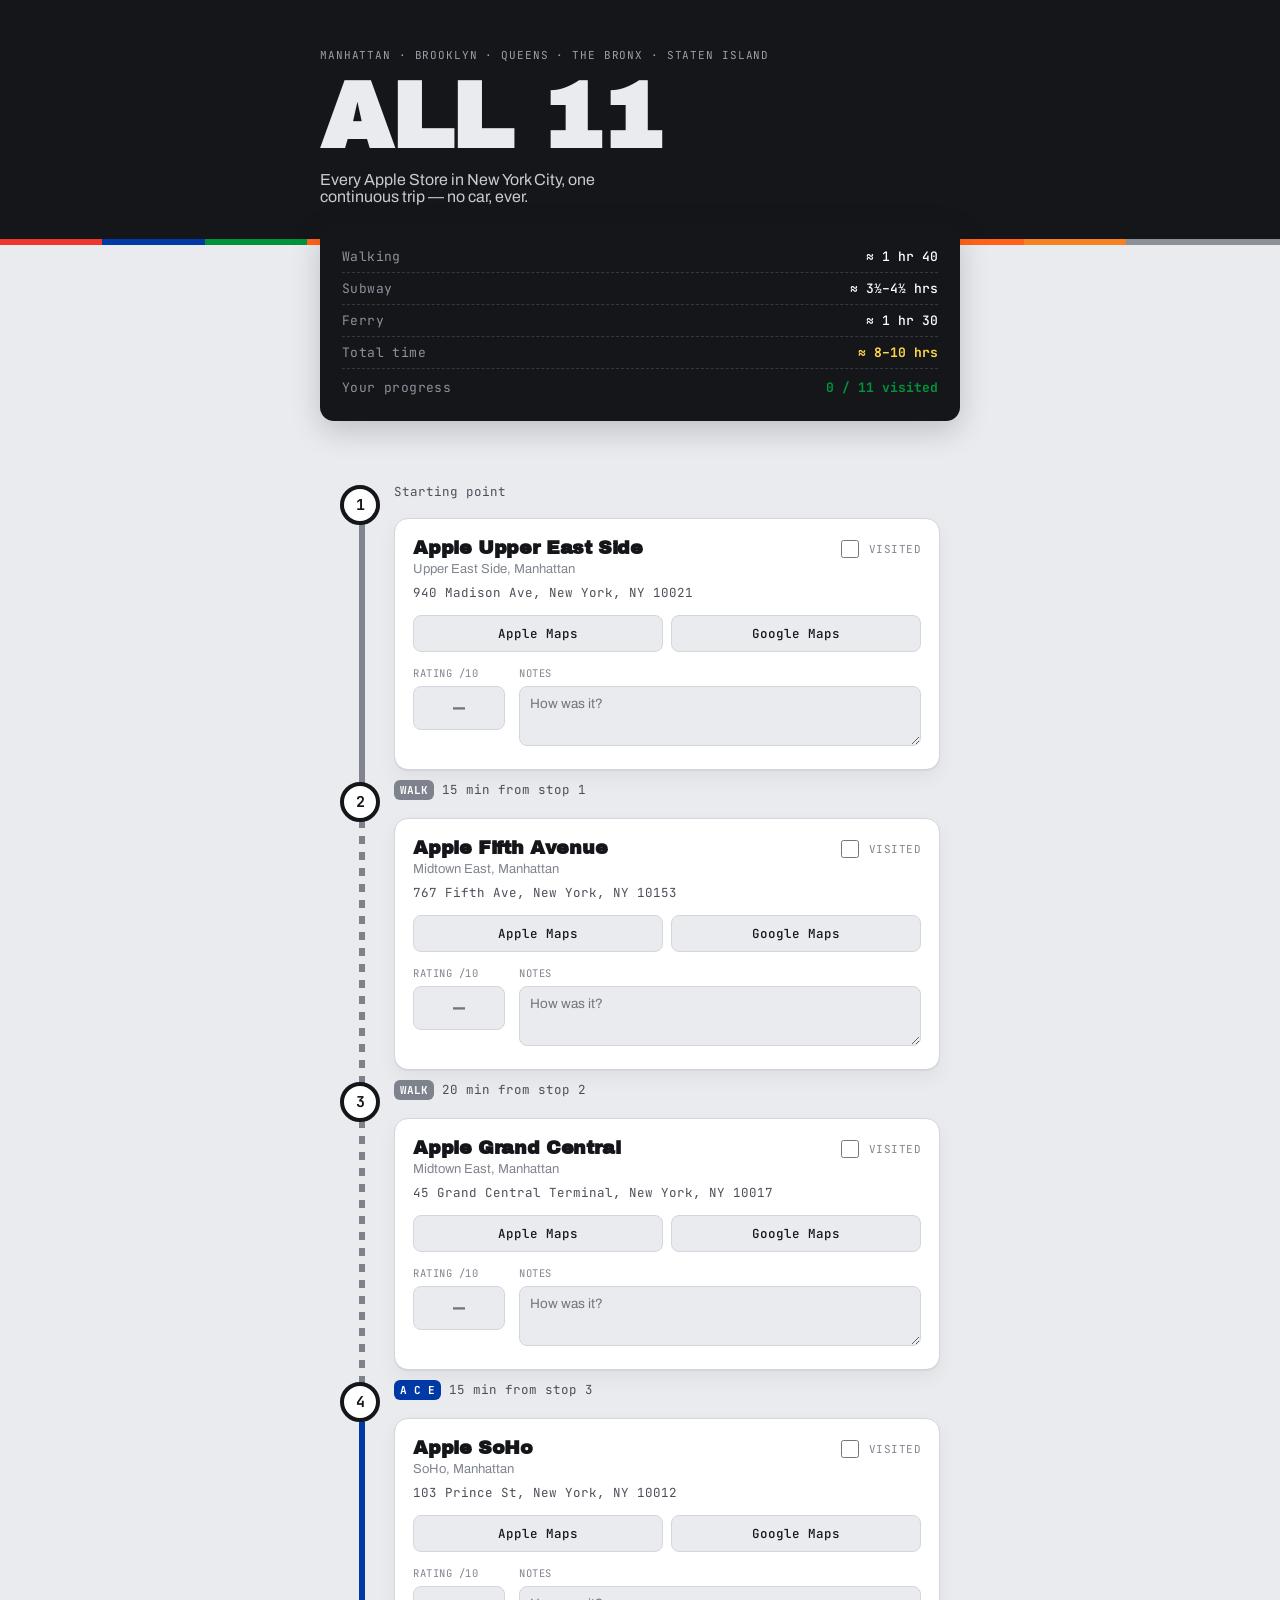
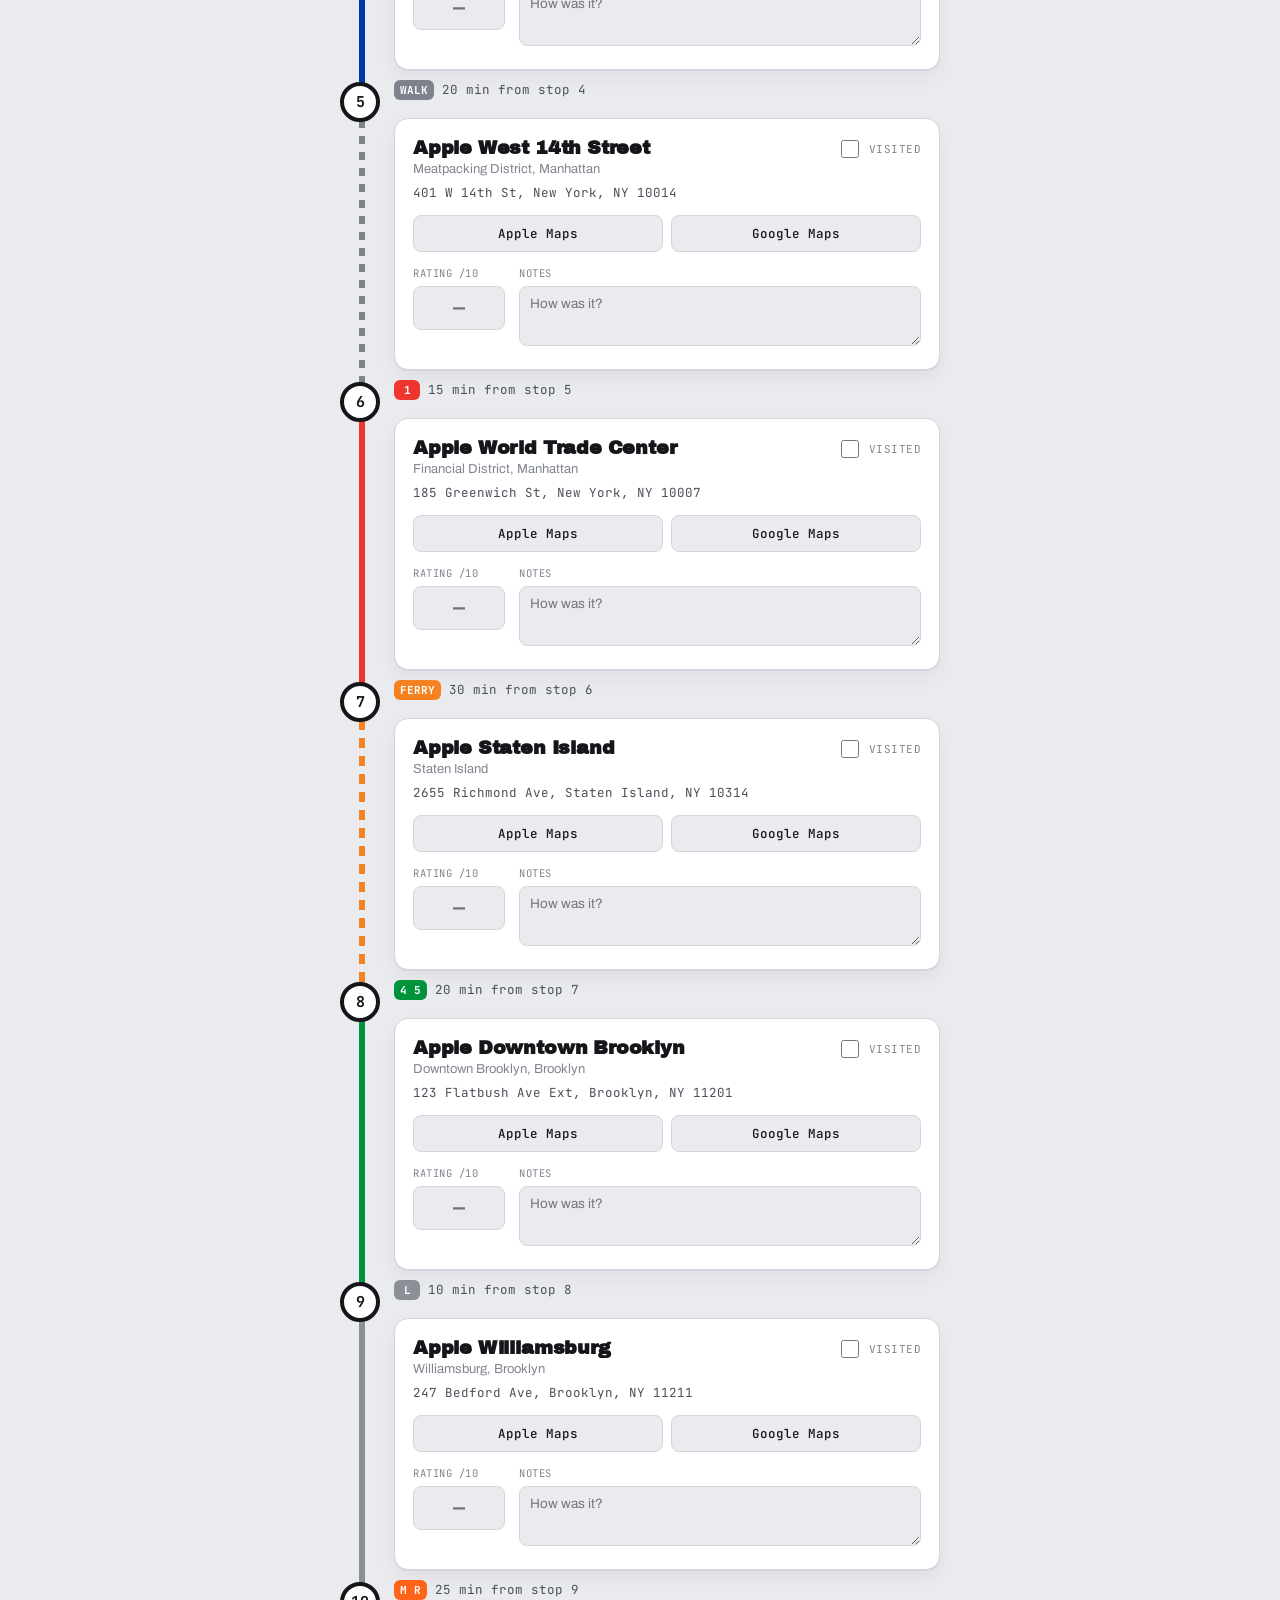
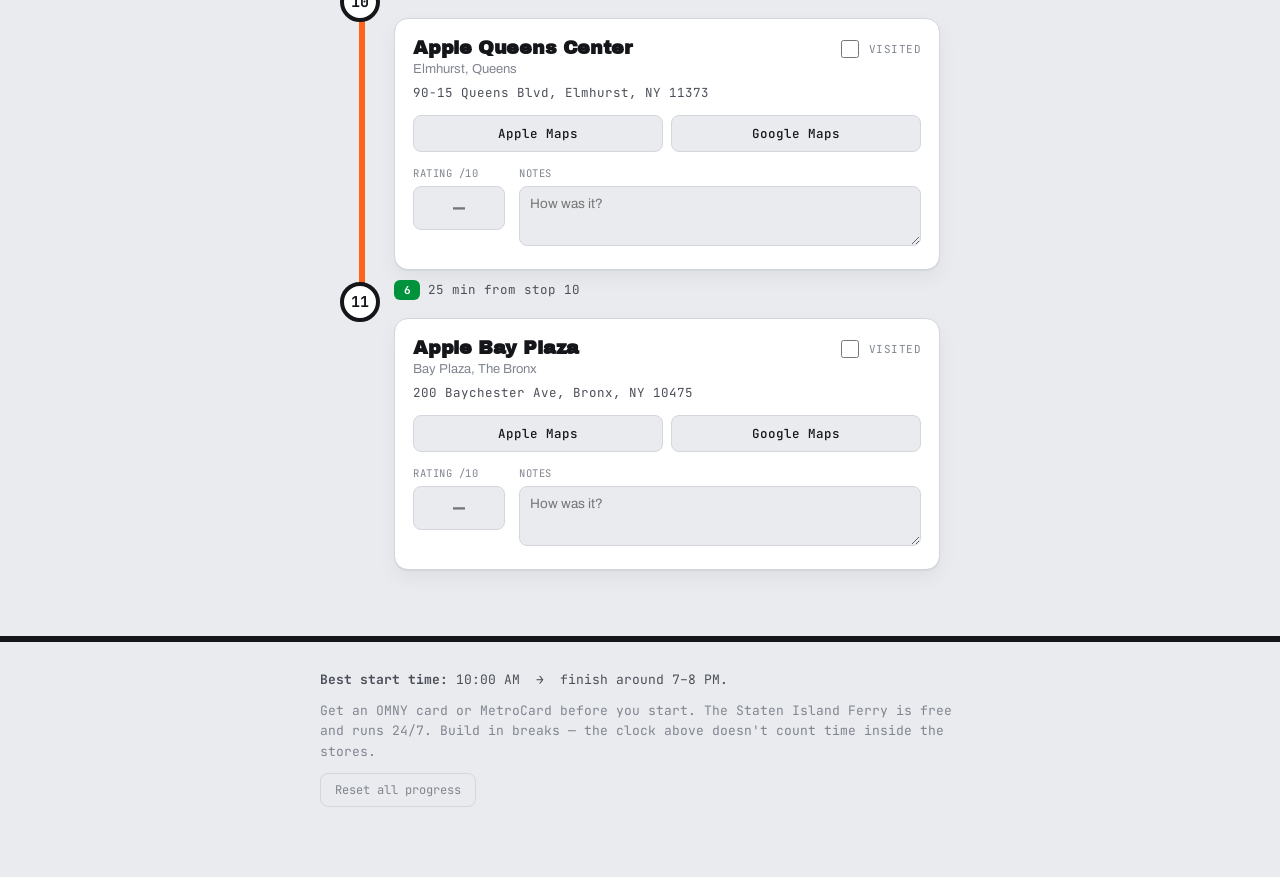
==== index.html @ 45cc2376 "Add files via upload" ====
<!DOCTYPE html>
<html lang="en">
<head>
<meta charset="UTF-8">
<meta name="viewport" content="width=device-width, initial-scale=1.0">
<title>All 11 — Apple Stores NYC, No Car</title>
<meta name="description" content="A walking, subway, and ferry route to every Apple Store in New York City.">
<link rel="preconnect" href="https://fonts.googleapis.com">
<link rel="preconnect" href="https://fonts.gstatic.com" crossorigin>
<link href="https://fonts.googleapis.com/css2?family=Archivo+Black&family=Archivo:wght@500;600;700&family=JetBrains+Mono:wght@400;500;700&display=swap" rel="stylesheet">
<link rel="stylesheet" href="style.css">
</head>
<body>

<header class="masthead">
  <div class="masthead-inner">
    <p class="eyebrow">Manhattan · Brooklyn · Queens · The Bronx · Staten Island</p>
    <h1>ALL&nbsp;11</h1>
    <p class="subhead">Every Apple Store in New York City, one continuous trip — no car, ever.</p>
  </div>
</header>

<div class="board" id="board">
  <div class="board-row">
    <span class="board-label">Walking</span>
    <span class="board-value">≈ 1 hr 40</span>
  </div>
  <div class="board-row">
    <span class="board-label">Subway</span>
    <span class="board-value">≈ 3½–4½ hrs</span>
  </div>
  <div class="board-row">
    <span class="board-label">Ferry</span>
    <span class="board-value">≈ 1 hr 30</span>
  </div>
  <div class="board-row board-row-total">
    <span class="board-label">Total time</span>
    <span class="board-value" id="total-time">≈ 8–10 hrs</span>
  </div>
  <div class="board-row board-row-progress">
    <span class="board-label">Your progress</span>
    <span class="board-value" id="progress-value">0 / 11 visited</span>
  </div>
</div>

<main class="line-wrap">
  <ol class="stops" id="stops"></ol>
</main>

<footer class="colophon">
  <div class="colophon-inner">
    <p><strong>Best start time:</strong> 10:00 AM &nbsp;→&nbsp; finish around 7–8 PM.</p>
    <p class="tips">Get an OMNY card or MetroCard before you start. The Staten Island Ferry is free and runs 24/7. Build in breaks — the clock above doesn't count time inside the stores.</p>
    <p class="reset-line"><button id="reset-btn" class="reset-btn">Reset all progress</button></p>
  </div>
</footer>

<script src="script.js"></script>
</body>
</html>
---- style.css ----
/* ---------- Tokens ---------- */
:root{
  --ink: #14161a;
  --ink-soft: #4b4f58;
  --muted: #80858f;
  --paper: #e9ebef;
  --card: #ffffff;
  --line-width: 6px;
  --hairline: #d3d6dc;

  --walk: #7d828c;
  --ace: #0039a6;
  --line1: #ee352e;
  --line456: #00933c;
  --linel: #8b8f96;
  --linemr: #ff6319;
  --ferry: #f58220;

  --radius: 14px;
  --font-display: 'Archivo Black', 'Archivo', sans-serif;
  --font-body: 'Archivo', -apple-system, BlinkMacSystemFont, sans-serif;
  --font-mono: 'JetBrains Mono', ui-monospace, monospace;
}

*{ box-sizing: border-box; }

html{ scroll-behavior: smooth; }

body{
  margin: 0;
  background: var(--paper);
  color: var(--ink);
  font-family: var(--font-body);
  -webkit-font-smoothing: antialiased;
}

button{ font-family: inherit; }

/* ---------- Masthead ---------- */
.masthead{
  background: var(--ink);
  color: var(--paper);
  padding: 48px 20px 40px;
  position: relative;
  overflow: hidden;
}
.masthead::after{
  content: "";
  position: absolute;
  left: 0; right: 0; bottom: 0;
  height: var(--line-width);
  background: repeating-linear-gradient(
    90deg,
    var(--line1) 0 8%, var(--ace) 8% 16%, var(--line456) 16% 24%,
    var(--linemr) 24% 32%, var(--ferry) 32% 40%, var(--linel) 40% 48%,
    var(--line1) 48% 56%, var(--ace) 56% 64%, var(--line456) 64% 72%,
    var(--linemr) 72% 80%, var(--ferry) 80% 88%, var(--linel) 88% 100%
  );
}
.masthead-inner{ max-width: 640px; margin: 0 auto; }
.eyebrow{
  font-family: var(--font-mono);
  font-size: 11px;
  letter-spacing: .08em;
  text-transform: uppercase;
  color: #9aa0ab;
  margin: 0 0 14px;
}
.masthead h1{
  font-family: var(--font-display);
  font-size: clamp(52px, 14vw, 92px);
  line-height: .9;
  letter-spacing: -.01em;
  margin: 0 0 12px;
}
.subhead{
  font-size: 16px;
  color: #c7cad1;
  max-width: 34ch;
  margin: 0;
}

/* ---------- Departure board ---------- */
.board{
  max-width: 640px;
  margin: -22px auto 0;
  background: var(--ink);
  border-radius: var(--radius);
  padding: 18px 22px;
  font-family: var(--font-mono);
  position: relative;
  z-index: 2;
  box-shadow: 0 10px 30px rgba(0,0,0,.18);
}
.board-row{
  display: flex;
  justify-content: space-between;
  align-items: baseline;
  padding: 7px 0;
  border-bottom: 1px dashed #35383f;
  color: #d6d9de;
  font-size: 13px;
}
.board-row:last-child{ border-bottom: none; }
.board-label{ color: #8d929c; letter-spacing: .03em; }
.board-value{ color: #fff; font-weight: 500; }
.board-row-total .board-value{ color: #ffd54a; font-weight: 700; }
.board-row-progress{ padding-top: 10px; }
.board-row-progress .board-value{ color: var(--line456); font-weight: 700; }

/* ---------- Route line ---------- */
.line-wrap{
  max-width: 640px;
  margin: 0 auto;
  padding: 52px 20px 20px;
}
.stops{
  list-style: none;
  margin: 0;
  padding: 0;
  position: relative;
}

.stop{
  position: relative;
  padding-left: 54px;
}

.bullet{
  position: absolute;
  left: 0;
  top: 2px;
  width: 40px;
  height: 40px;
  border-radius: 50%;
  border: 4px solid var(--ink);
  background: var(--card);
  color: var(--ink);
  display: flex;
  align-items: center;
  justify-content: center;
  font-family: var(--font-mono);
  font-weight: 700;
  font-size: 15px;
  z-index: 2;
}
.stop.is-visited .bullet{
  background: var(--ink);
  color: var(--paper);
}

.spine{
  position: absolute;
  left: 19px;
  top: 40px;
  width: var(--line-width);
  bottom: -34px;
  background: var(--muted);
  z-index: 1;
  border-radius: 3px;
}
.spine.mode-walk{ background: repeating-linear-gradient(180deg, var(--walk) 0 8px, transparent 8px 16px); }
.spine.mode-ace{ background: var(--ace); }
.spine.mode-1{ background: var(--line1); }
.spine.mode-456{ background: var(--line456); }
.spine.mode-l{ background: var(--linel); }
.spine.mode-mr{ background: var(--linemr); }
.spine.mode-ferry{ background: repeating-linear-gradient(180deg, var(--ferry) 0 10px, transparent 10px 18px); }
.stop:last-child .spine{ display: none; }

.leg{
  display: flex;
  align-items: center;
  gap: 8px;
  margin: 10px 0 18px;
  font-family: var(--font-mono);
  font-size: 12.5px;
  color: var(--ink-soft);
}
.leg-chip{
  display: inline-flex;
  align-items: center;
  justify-content: center;
  min-width: 26px;
  height: 20px;
  padding: 0 6px;
  border-radius: 6px;
  color: #fff;
  font-weight: 700;
  font-size: 11px;
}
.leg-chip.mode-walk{ background: var(--walk); }
.leg-chip.mode-ace{ background: var(--ace); }
.leg-chip.mode-1{ background: var(--line1); }
.leg-chip.mode-456{ background: var(--line456); }
.leg-chip.mode-l{ background: var(--linel); }
.leg-chip.mode-mr{ background: var(--linemr); }
.leg-chip.mode-ferry{ background: var(--ferry); }

/* ---------- Card ---------- */
.card{
  background: var(--card);
  border-radius: var(--radius);
  padding: 18px 18px 20px;
  margin-bottom: 6px;
  box-shadow: 0 1px 0 var(--hairline), 0 8px 20px rgba(20,22,26,.05);
  border: 1px solid var(--hairline);
}
.card-top{
  display: flex;
  justify-content: space-between;
  align-items: flex-start;
  gap: 12px;
}
.card-name{
  font-family: var(--font-display);
  font-size: 19px;
  margin: 0 0 4px;
  letter-spacing: -.01em;
}
.card-meta{
  margin: 0;
  color: var(--muted);
  font-size: 13px;
}
.card-address{
  font-family: var(--font-mono);
  font-size: 12.5px;
  color: var(--ink-soft);
  margin: 8px 0 0;
}

.visited-toggle{
  display: flex;
  align-items: center;
  gap: 7px;
  font-family: var(--font-mono);
  font-size: 11px;
  text-transform: uppercase;
  letter-spacing: .04em;
  color: var(--muted);
  white-space: nowrap;
  cursor: pointer;
  user-select: none;
}
.visited-toggle input{
  width: 18px;
  height: 18px;
  accent-color: var(--line456);
  cursor: pointer;
}
.stop.is-visited .visited-toggle{ color: var(--line456); font-weight: 700; }

.card-links{
  display: flex;
  gap: 8px;
  margin-top: 14px;
}
.map-btn{
  flex: 1;
  text-align: center;
  text-decoration: none;
  font-family: var(--font-mono);
  font-size: 12.5px;
  font-weight: 500;
  color: var(--ink);
  background: var(--paper);
  border: 1px solid var(--hairline);
  border-radius: 8px;
  padding: 9px 10px;
  transition: background .15s ease;
}
.map-btn:hover{ background: #dfe2e7; }

.card-controls{
  display: flex;
  gap: 14px;
  margin-top: 14px;
  align-items: flex-start;
}
.rating-block{
  flex-shrink: 0;
  width: 92px;
}
.rating-label, .notes-label{
  display: block;
  font-family: var(--font-mono);
  font-size: 10.5px;
  text-transform: uppercase;
  letter-spacing: .05em;
  color: var(--muted);
  margin-bottom: 6px;
}
.rating-input{
  width: 100%;
  font-family: var(--font-mono);
  font-size: 20px;
  font-weight: 700;
  text-align: center;
  border: 1px solid var(--hairline);
  border-radius: 8px;
  padding: 8px 4px;
  color: var(--ink);
  background: var(--paper);
  -moz-appearance: textfield;
}
.rating-input::-webkit-outer-spin-button,
.rating-input::-webkit-inner-spin-button{
  -webkit-appearance: none;
  margin: 0;
}
.notes-block{ flex: 1; }
.notes-input{
  width: 100%;
  min-height: 60px;
  resize: vertical;
  border: 1px solid var(--hairline);
  border-radius: 8px;
  padding: 8px 10px;
  font-family: var(--font-body);
  font-size: 13.5px;
  color: var(--ink);
  background: var(--paper);
  line-height: 1.4;
}
.rating-input:focus, .notes-input:focus{
  outline: 2px solid var(--ink);
  outline-offset: 1px;
}

/* ---------- Footer ---------- */
.colophon{
  border-top: var(--line-width) solid var(--ink);
  margin-top: 40px;
  padding: 28px 20px 60px;
}
.colophon-inner{
  max-width: 640px;
  margin: 0 auto;
  font-family: var(--font-mono);
  font-size: 13px;
  color: var(--ink-soft);
  line-height: 1.6;
}
.colophon-inner p{ margin: 0 0 10px; }
.tips{ color: var(--muted); }
.reset-line{ margin-top: 18px; }
.reset-btn{
  background: none;
  border: 1px solid var(--hairline);
  border-radius: 8px;
  padding: 8px 14px;
  font-size: 12px;
  color: var(--muted);
  cursor: pointer;
}
.reset-btn:hover{ color: var(--ink); border-color: var(--ink); }

/* ---------- Responsive ---------- */
@media (min-width: 600px){
  .card-controls{ align-items: stretch; }
}

@media (prefers-reduced-motion: reduce){
  html{ scroll-behavior: auto; }
}

:focus-visible{ outline: 2px solid var(--ink); outline-offset: 2px; }
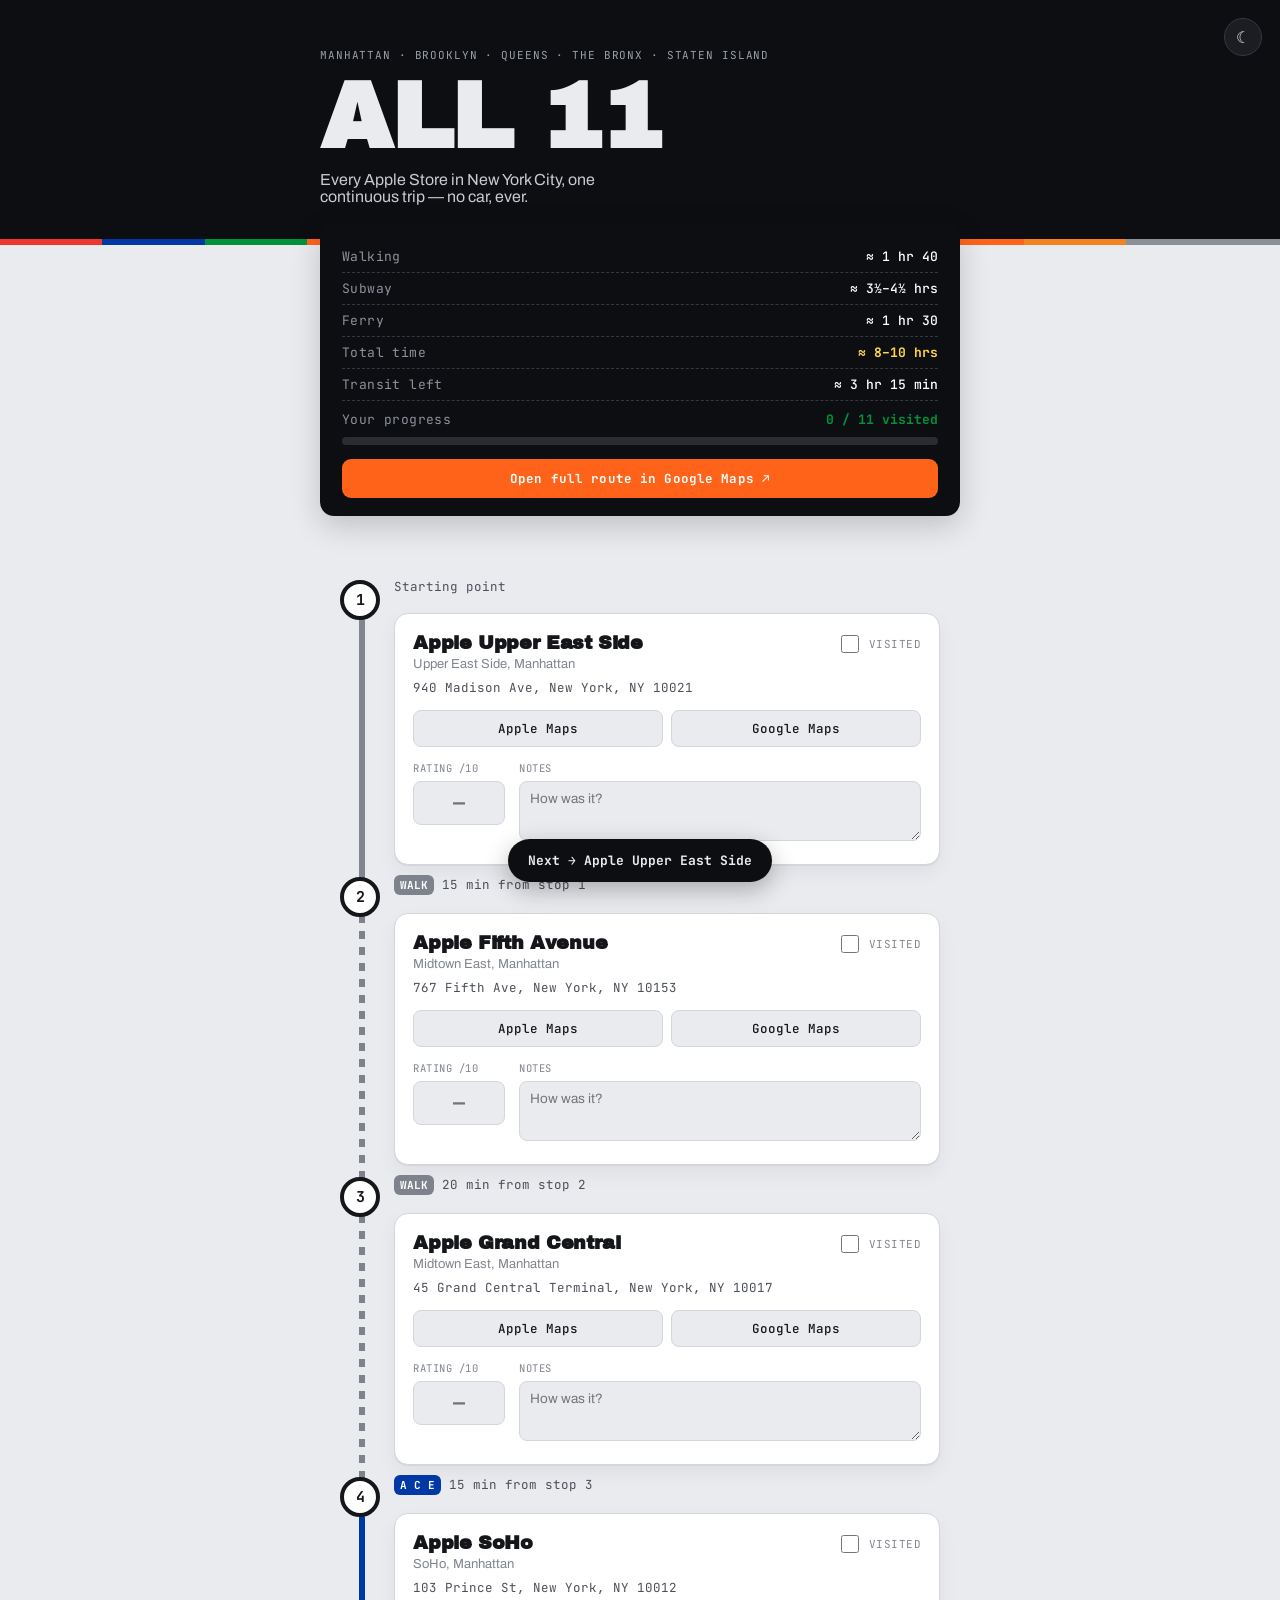
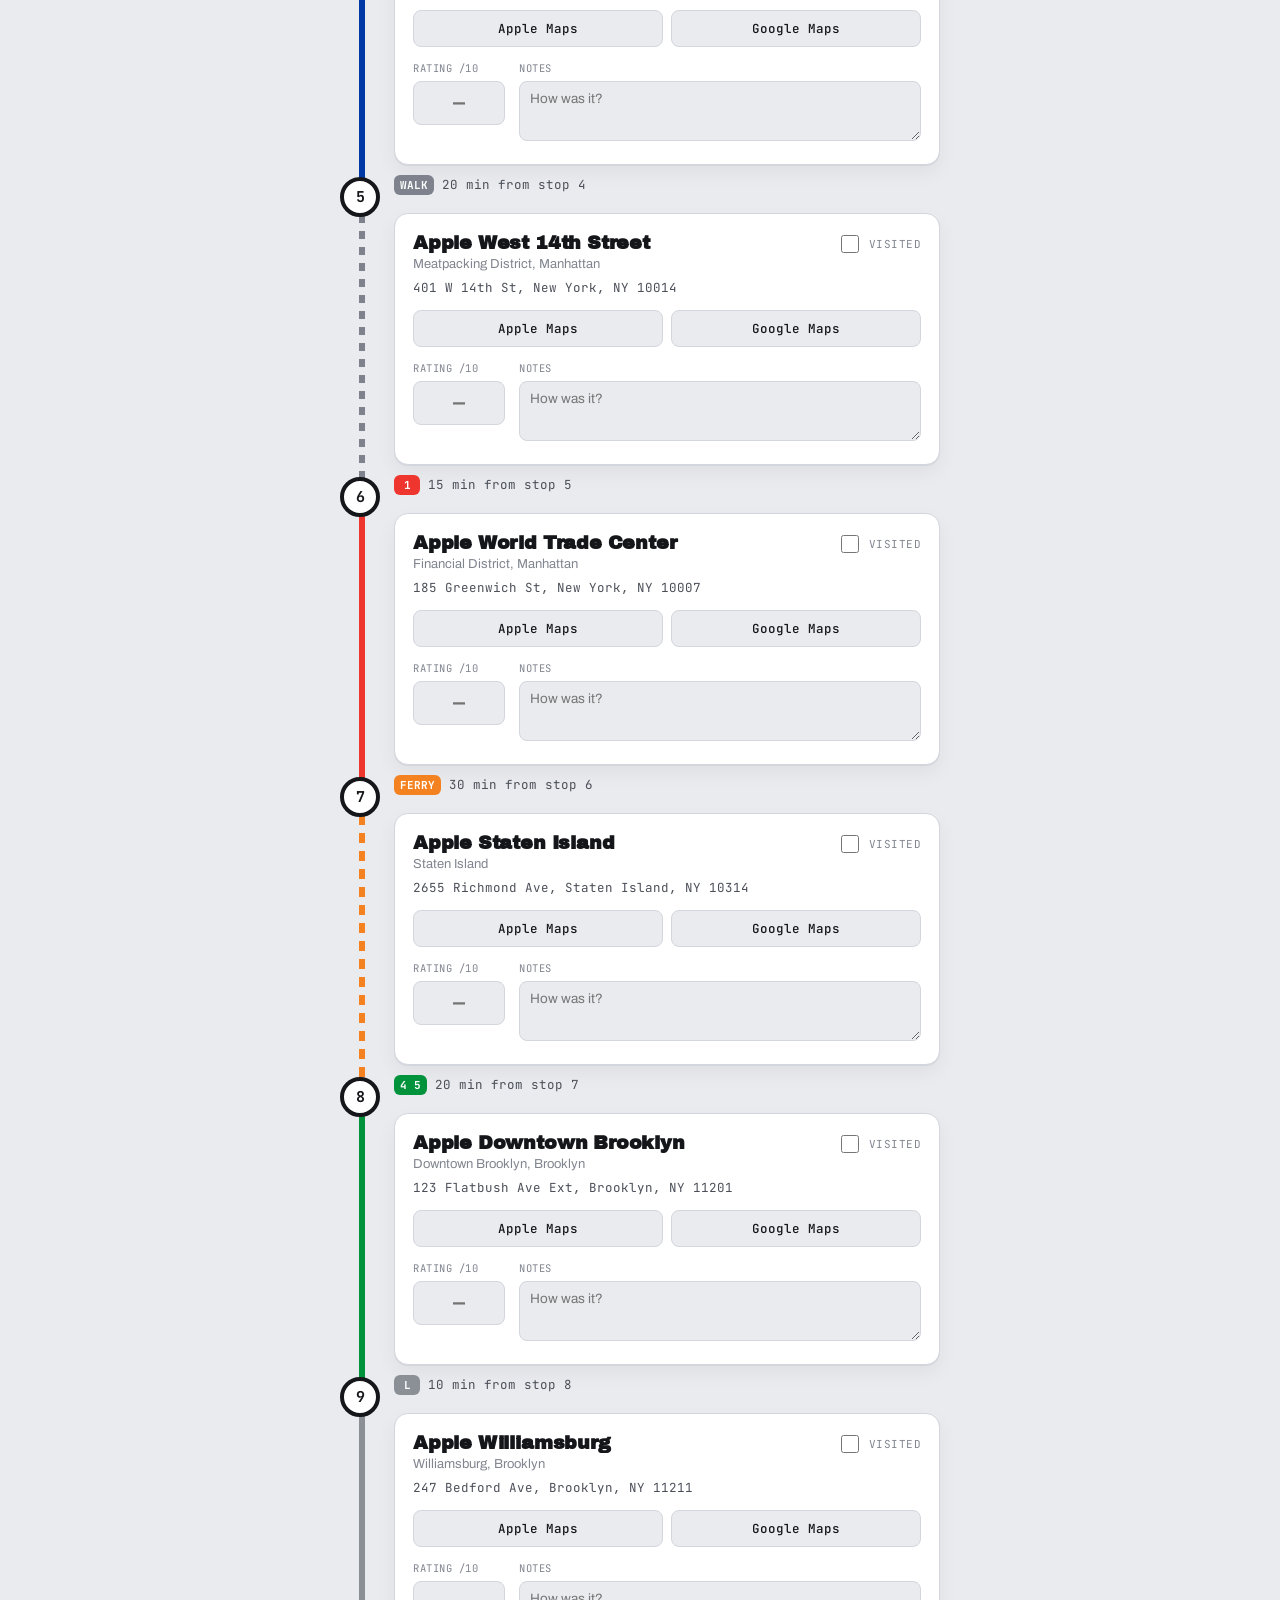
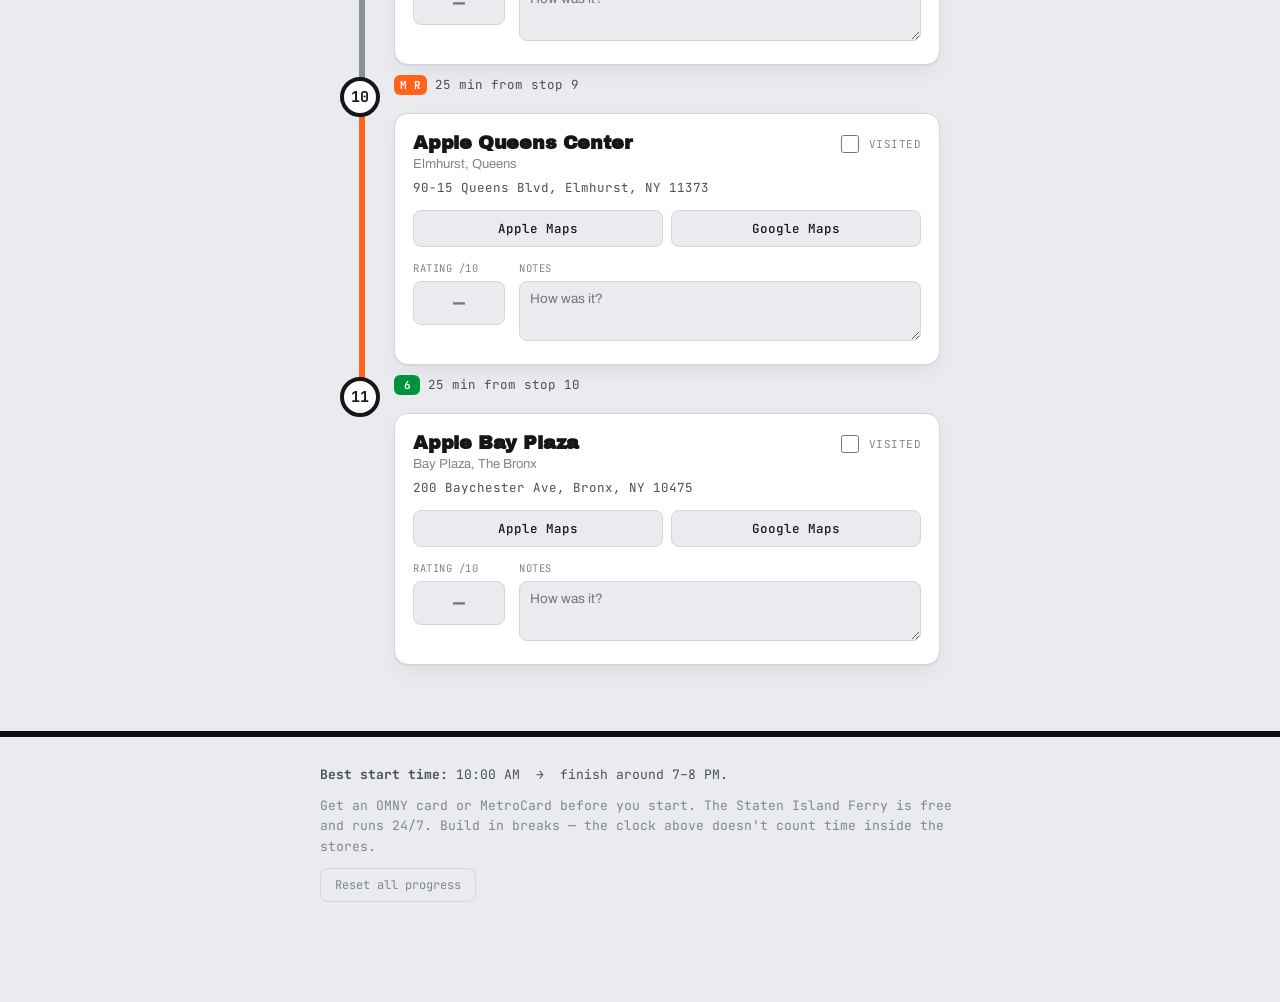
==== commit b217c3bb: "Add files via upload" ====
--- a/index.html
+++ b/index.html
@@ -13,6 +13,7 @@
 <body>
 
 <header class="masthead">
+  <button id="theme-toggle" class="theme-toggle" aria-label="Toggle dark mode">☾</button>
   <div class="masthead-inner">
     <p class="eyebrow">Manhattan · Brooklyn · Queens · The Bronx · Staten Island</p>
     <h1>ALL&nbsp;11</h1>
@@ -37,10 +38,18 @@
     <span class="board-label">Total time</span>
     <span class="board-value" id="total-time">≈ 8–10 hrs</span>
   </div>
+  <div class="board-row">
+    <span class="board-label">Transit left</span>
+    <span class="board-value" id="time-remaining">≈ 3½–4½ hrs</span>
+  </div>
   <div class="board-row board-row-progress">
     <span class="board-label">Your progress</span>
     <span class="board-value" id="progress-value">0 / 11 visited</span>
   </div>
+  <div class="progress-track">
+    <div class="progress-fill" id="progress-fill" style="width: 0%"></div>
+  </div>
+  <a class="full-route-btn" id="full-route-link" href="#" target="_blank" rel="noopener">Open full route in Google Maps ↗</a>
 </div>
 
 <main class="line-wrap">
@@ -55,6 +64,8 @@
   </div>
 </footer>
 
+<button id="next-stop-btn" class="next-stop-fab"></button>
+
 <script src="script.js"></script>
 </body>
 </html>
--- a/style.css
+++ b/style.css
@@ -7,6 +7,8 @@
   --card: #ffffff;
   --line-width: 6px;
   --hairline: #d3d6dc;
+  --masthead-bg: #0d0e11;
+  --masthead-fg: #e9ebef;
 
   --walk: #7d828c;
   --ace: #0039a6;
@@ -22,6 +24,15 @@
   --font-mono: 'JetBrains Mono', ui-monospace, monospace;
 }
 
+body.dark-mode{
+  --ink: #eef0f3;
+  --ink-soft: #b7bac2;
+  --muted: #868a92;
+  --paper: #17181c;
+  --card: #212327;
+  --hairline: #34373d;
+}
+
 *{ box-sizing: border-box; }
 
 html{ scroll-behavior: smooth; }
@@ -32,14 +43,15 @@
   color: var(--ink);
   font-family: var(--font-body);
   -webkit-font-smoothing: antialiased;
+  transition: background .2s ease, color .2s ease;
 }
 
 button{ font-family: inherit; }
 
 /* ---------- Masthead ---------- */
 .masthead{
-  background: var(--ink);
-  color: var(--paper);
+  background: var(--masthead-bg);
+  color: var(--masthead-fg);
   padding: 48px 20px 40px;
   position: relative;
   overflow: hidden;
@@ -58,6 +70,25 @@
   );
 }
 .masthead-inner{ max-width: 640px; margin: 0 auto; }
+
+.theme-toggle{
+  position: absolute;
+  top: 18px;
+  right: 18px;
+  width: 38px;
+  height: 38px;
+  border-radius: 50%;
+  border: 1px solid #35383f;
+  background: #1b1d22;
+  color: var(--masthead-fg);
+  font-size: 16px;
+  cursor: pointer;
+  z-index: 3;
+  display: flex;
+  align-items: center;
+  justify-content: center;
+}
+.theme-toggle:hover{ background: #24262c; }
 .eyebrow{
   font-family: var(--font-mono);
   font-size: 11px;
@@ -84,7 +115,7 @@
 .board{
   max-width: 640px;
   margin: -22px auto 0;
-  background: var(--ink);
+  background: var(--masthead-bg);
   border-radius: var(--radius);
   padding: 18px 22px;
   font-family: var(--font-mono);
@@ -105,8 +136,38 @@
 .board-label{ color: #8d929c; letter-spacing: .03em; }
 .board-value{ color: #fff; font-weight: 500; }
 .board-row-total .board-value{ color: #ffd54a; font-weight: 700; }
-.board-row-progress{ padding-top: 10px; }
+.board-row-progress{ padding-top: 10px; border-bottom: none; }
 .board-row-progress .board-value{ color: var(--line456); font-weight: 700; }
+
+.progress-track{
+  height: 8px;
+  border-radius: 5px;
+  background: #2a2c31;
+  overflow: hidden;
+  margin-top: 2px;
+}
+.progress-fill{
+  height: 100%;
+  background: var(--line456);
+  border-radius: 5px;
+  transition: width .35s ease;
+}
+
+.full-route-btn{
+  display: block;
+  text-align: center;
+  text-decoration: none;
+  margin-top: 14px;
+  padding: 11px 12px;
+  border-radius: 9px;
+  background: var(--linemr);
+  color: #fff;
+  font-family: var(--font-mono);
+  font-size: 12.5px;
+  font-weight: 700;
+  letter-spacing: .01em;
+}
+.full-route-btn:hover{ filter: brightness(1.08); }
 
 /* ---------- Route line ---------- */
 .line-wrap{
@@ -145,8 +206,8 @@
   z-index: 2;
 }
 .stop.is-visited .bullet{
-  background: var(--ink);
-  color: var(--paper);
+  background: var(--masthead-bg);
+  color: var(--masthead-fg);
 }
 
 .spine{
@@ -330,10 +391,34 @@
 
 /* ---------- Footer ---------- */
 .colophon{
-  border-top: var(--line-width) solid var(--ink);
+  border-top: var(--line-width) solid var(--masthead-bg);
   margin-top: 40px;
-  padding: 28px 20px 60px;
-}
+  padding: 28px 20px 90px;
+}
+
+.next-stop-fab{
+  position: fixed;
+  left: 50%;
+  bottom: 18px;
+  transform: translateX(-50%);
+  z-index: 10;
+  max-width: calc(100% - 40px);
+  white-space: nowrap;
+  overflow: hidden;
+  text-overflow: ellipsis;
+  padding: 13px 20px;
+  border: none;
+  border-radius: 999px;
+  background: var(--masthead-bg);
+  color: var(--masthead-fg);
+  font-family: var(--font-mono);
+  font-size: 13px;
+  font-weight: 700;
+  cursor: pointer;
+  box-shadow: 0 8px 24px rgba(0,0,0,.28);
+  padding-bottom: calc(13px + env(safe-area-inset-bottom));
+}
+.next-stop-fab.is-complete{ background: var(--line456); color: #fff; cursor: default; }
 .colophon-inner{
   max-width: 640px;
   margin: 0 auto;
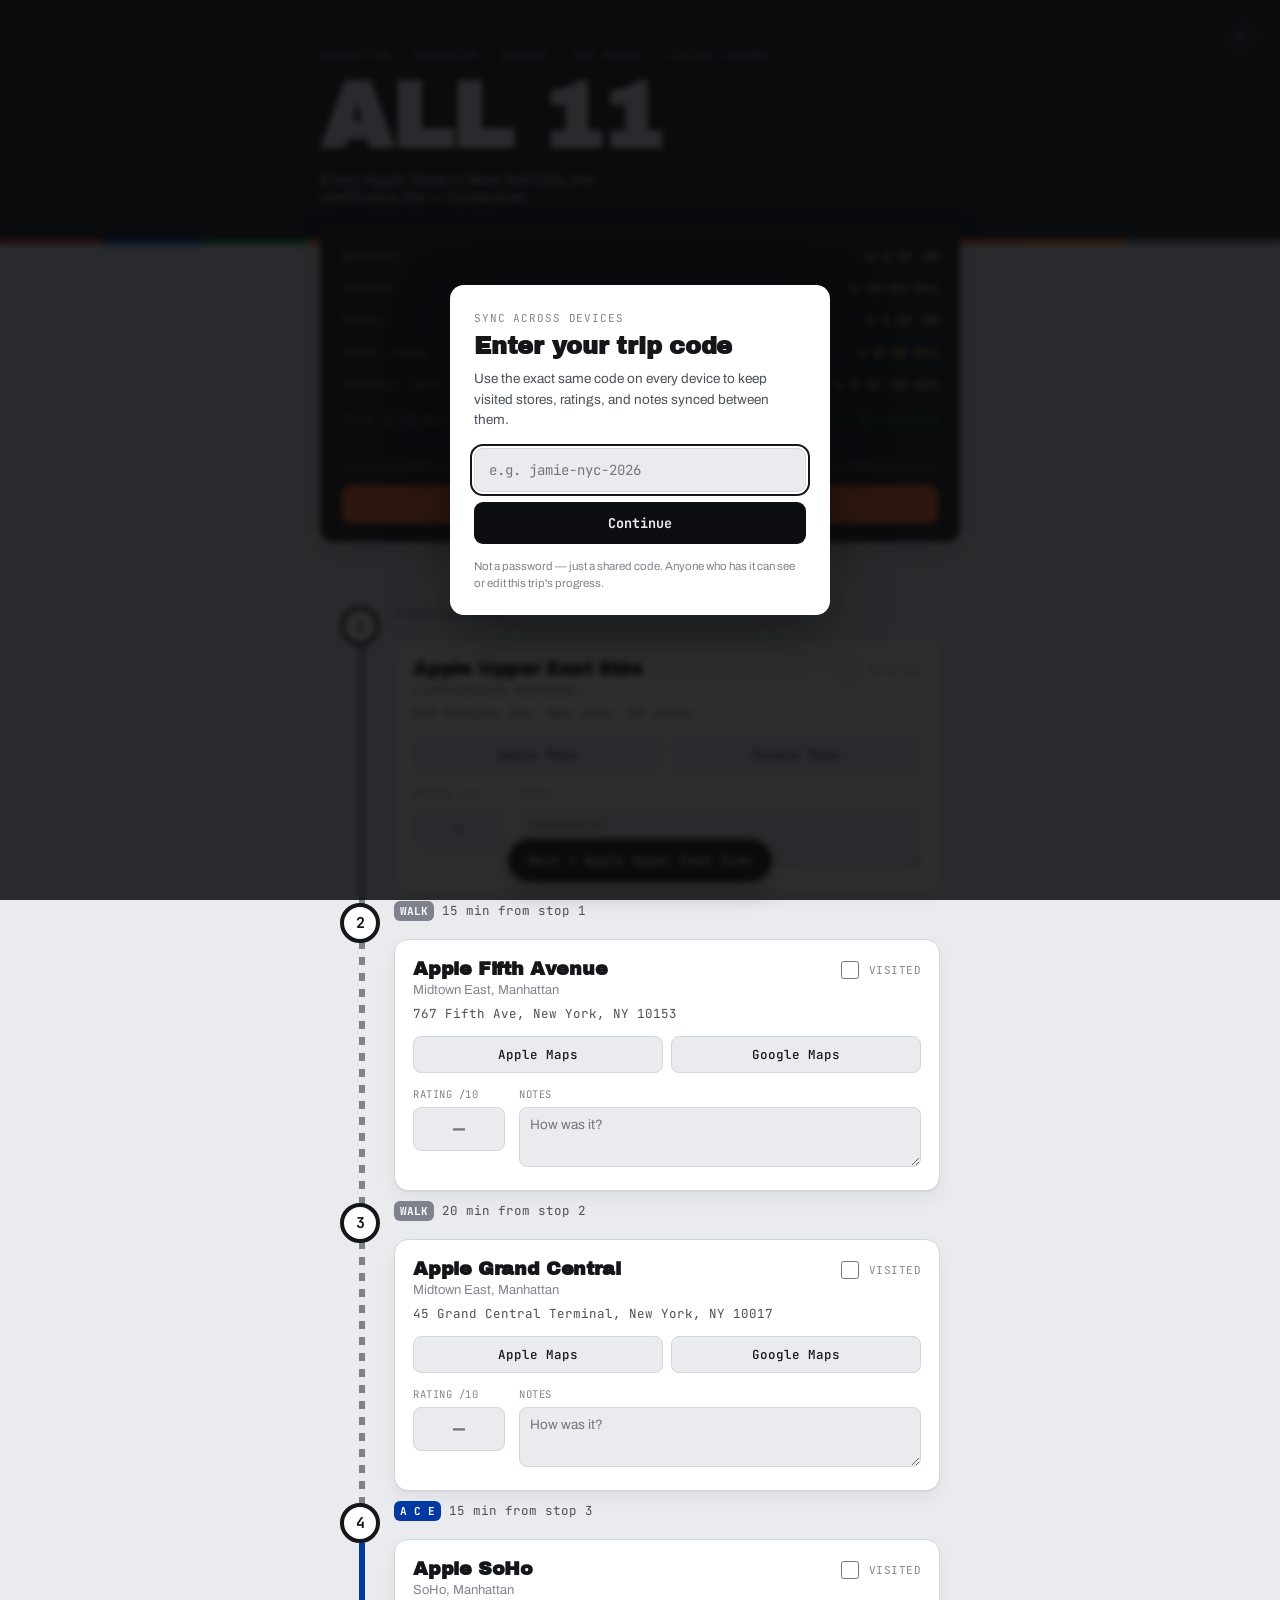
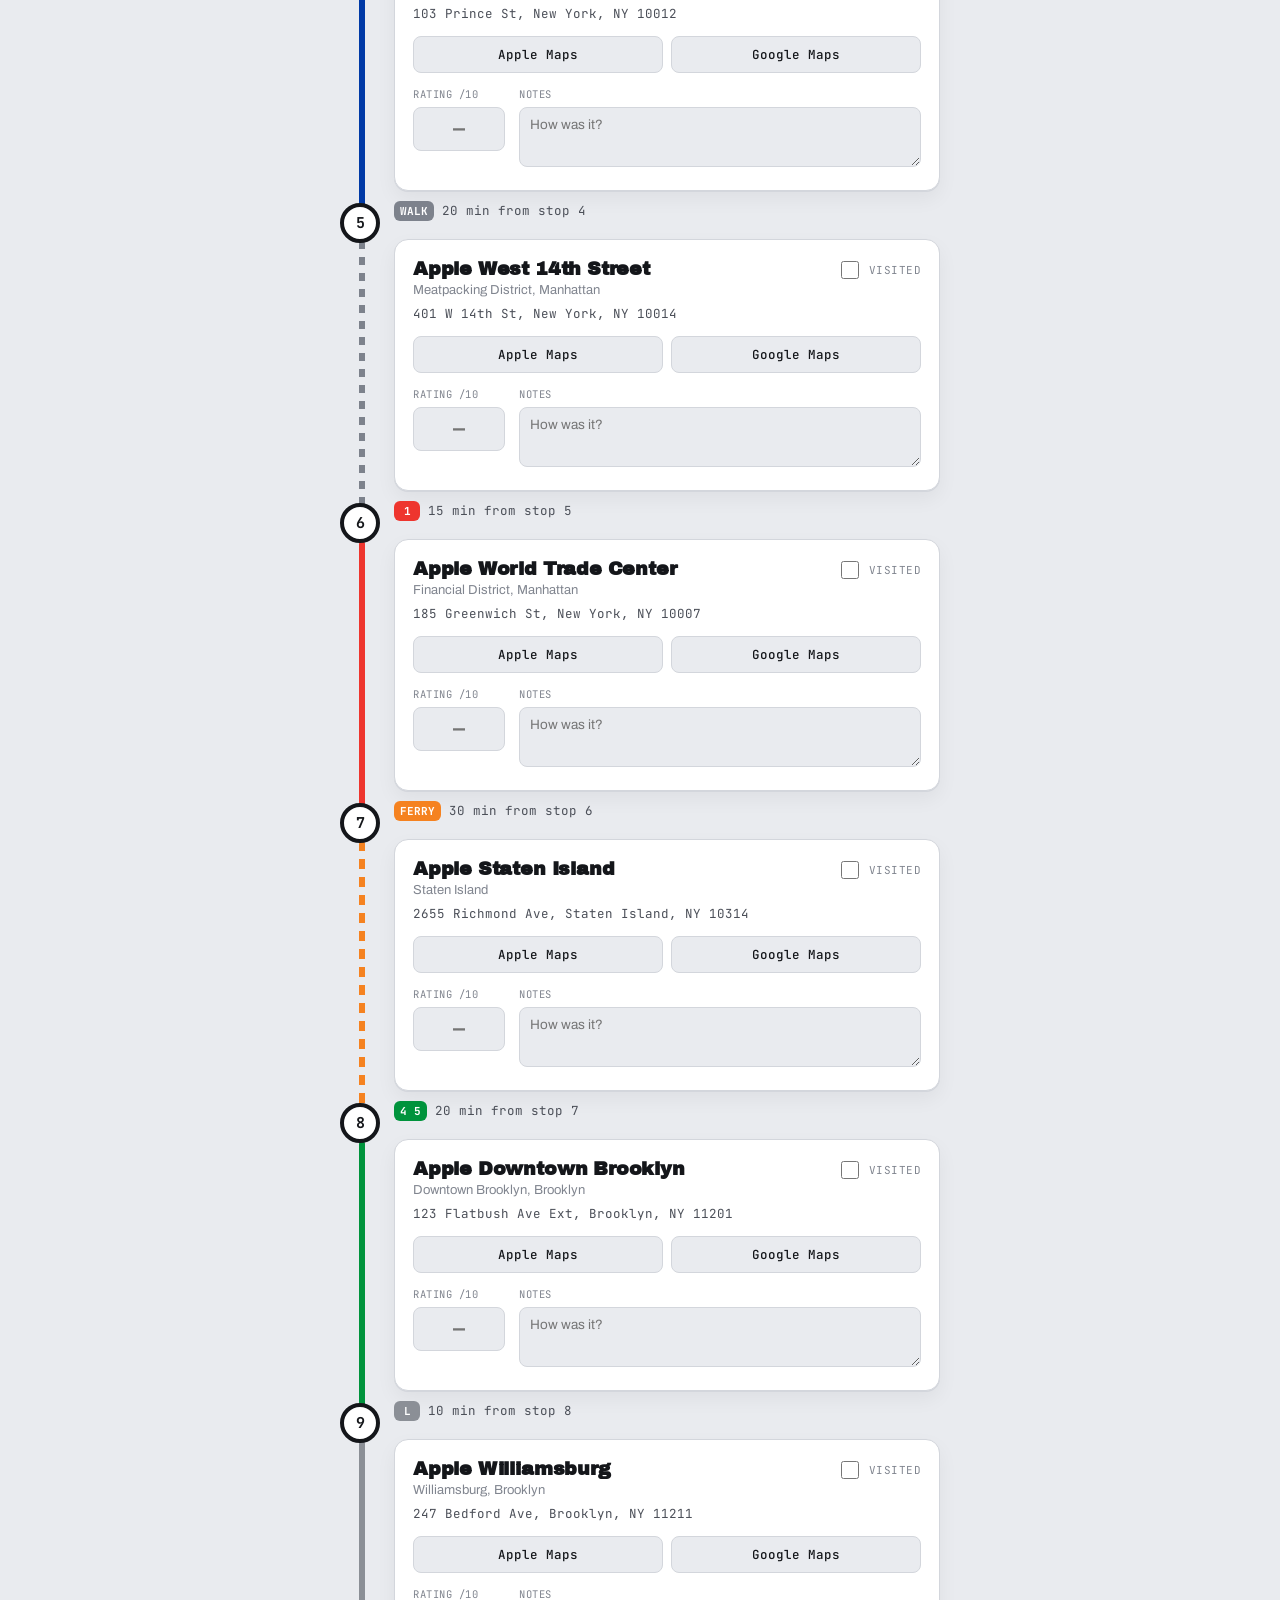
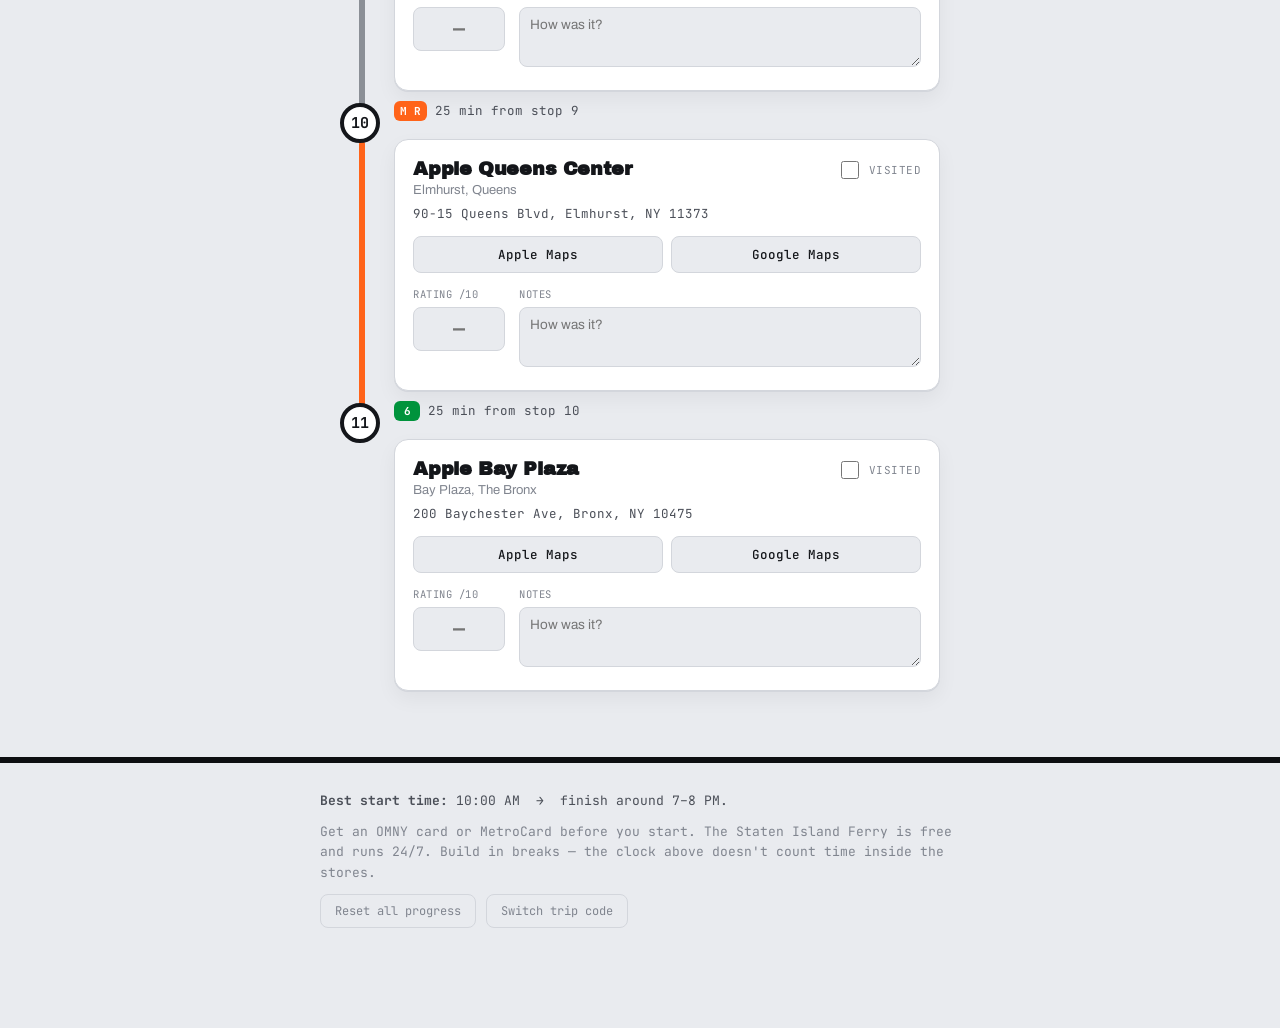
==== commit d22dbffc: "Add files via upload" ====
--- a/index.html
+++ b/index.html
@@ -11,6 +11,19 @@
 <link rel="stylesheet" href="style.css">
 </head>
 <body>
+
+<div id="gate" class="gate">
+  <div class="gate-card">
+    <p class="eyebrow">Sync across devices</p>
+    <h2>Enter your trip code</h2>
+    <p class="gate-copy">Use the exact same code on every device to keep visited stores, ratings, and notes synced between them.</p>
+    <form id="gate-form">
+      <input id="gate-input" class="gate-input" type="text" placeholder="e.g. jamie-nyc-2026" autocomplete="off" autocapitalize="off" spellcheck="false" />
+      <button type="submit" class="gate-submit">Continue</button>
+    </form>
+    <p class="gate-note">Not a password — just a shared code. Anyone who has it can see or edit this trip's progress.</p>
+  </div>
+</div>
 
 <header class="masthead">
   <button id="theme-toggle" class="theme-toggle" aria-label="Toggle dark mode">☾</button>
@@ -46,6 +59,7 @@
     <span class="board-label">Your progress</span>
     <span class="board-value" id="progress-value">0 / 11 visited</span>
   </div>
+  <p class="sync-status" id="sync-status"></p>
   <div class="progress-track">
     <div class="progress-fill" id="progress-fill" style="width: 0%"></div>
   </div>
@@ -60,12 +74,15 @@
   <div class="colophon-inner">
     <p><strong>Best start time:</strong> 10:00 AM &nbsp;→&nbsp; finish around 7–8 PM.</p>
     <p class="tips">Get an OMNY card or MetroCard before you start. The Staten Island Ferry is free and runs 24/7. Build in breaks — the clock above doesn't count time inside the stores.</p>
-    <p class="reset-line"><button id="reset-btn" class="reset-btn">Reset all progress</button></p>
+    <p class="reset-line">
+      <button id="reset-btn" class="reset-btn">Reset all progress</button>
+      <button id="switch-code-btn" class="reset-btn">Switch trip code</button>
+    </p>
   </div>
 </footer>
 
 <button id="next-stop-btn" class="next-stop-fab"></button>
 
-<script src="script.js"></script>
+<script type="module" src="script.js"></script>
 </body>
 </html>
--- a/style.css
+++ b/style.css
@@ -429,7 +429,7 @@
 }
 .colophon-inner p{ margin: 0 0 10px; }
 .tips{ color: var(--muted); }
-.reset-line{ margin-top: 18px; }
+.reset-line{ margin-top: 18px; display: flex; gap: 10px; flex-wrap: wrap; }
 .reset-btn{
   background: none;
   border: 1px solid var(--hairline);
@@ -451,3 +451,86 @@
 }
 
 :focus-visible{ outline: 2px solid var(--ink); outline-offset: 2px; }
+
+/* ---------- Gate ---------- */
+.gate{
+  position: fixed;
+  inset: 0;
+  z-index: 100;
+  display: none;
+  align-items: center;
+  justify-content: center;
+  padding: 20px;
+  background: rgba(10, 11, 13, 0.86);
+  backdrop-filter: blur(3px);
+}
+.gate.is-open{ display: flex; }
+.gate-card{
+  width: 100%;
+  max-width: 380px;
+  background: var(--card);
+  color: var(--ink);
+  border-radius: var(--radius);
+  padding: 26px 24px 22px;
+  box-shadow: 0 20px 60px rgba(0,0,0,.4);
+}
+.gate-card .eyebrow{
+  font-family: var(--font-mono);
+  font-size: 11px;
+  letter-spacing: .08em;
+  text-transform: uppercase;
+  color: var(--muted);
+  margin: 0 0 8px;
+}
+.gate-card h2{
+  font-family: var(--font-display);
+  font-size: 24px;
+  margin: 0 0 10px;
+  letter-spacing: -.01em;
+}
+.gate-copy{
+  font-size: 13.5px;
+  color: var(--ink-soft);
+  line-height: 1.5;
+  margin: 0 0 18px;
+}
+.gate-input{
+  width: 100%;
+  padding: 12px 14px;
+  border-radius: 9px;
+  border: 1px solid var(--hairline);
+  background: var(--paper);
+  color: var(--ink);
+  font-family: var(--font-mono);
+  font-size: 14px;
+  margin-bottom: 10px;
+}
+.gate-submit{
+  width: 100%;
+  padding: 12px 14px;
+  border-radius: 9px;
+  border: none;
+  background: var(--masthead-bg);
+  color: var(--masthead-fg);
+  font-family: var(--font-mono);
+  font-weight: 700;
+  font-size: 13.5px;
+  cursor: pointer;
+}
+.gate-submit:hover{ filter: brightness(1.15); }
+.gate-note{
+  font-size: 11.5px;
+  color: var(--muted);
+  line-height: 1.5;
+  margin: 14px 0 0;
+}
+
+/* ---------- Sync status ---------- */
+.sync-status{
+  font-family: var(--font-mono);
+  font-size: 11px;
+  color: #6d7280;
+  text-align: right;
+  margin: 6px 0 8px;
+  min-height: 14px;
+}
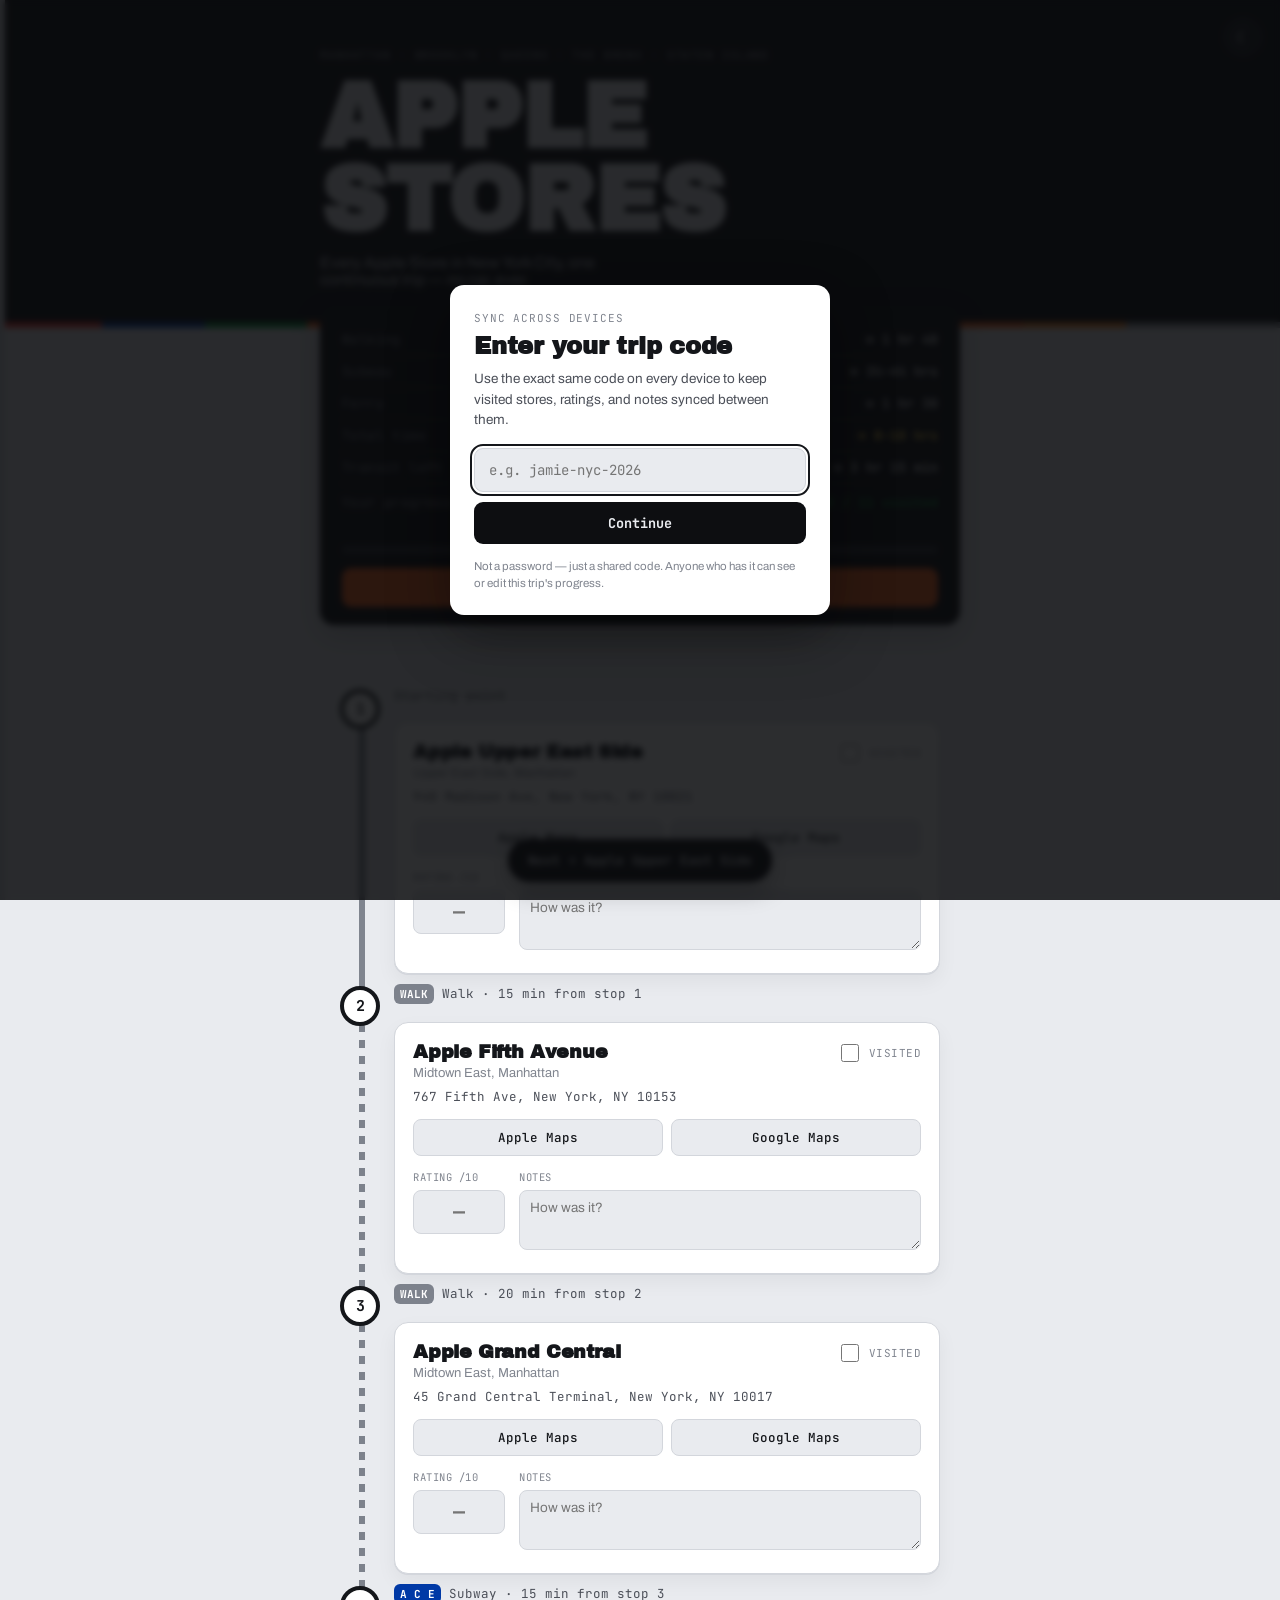
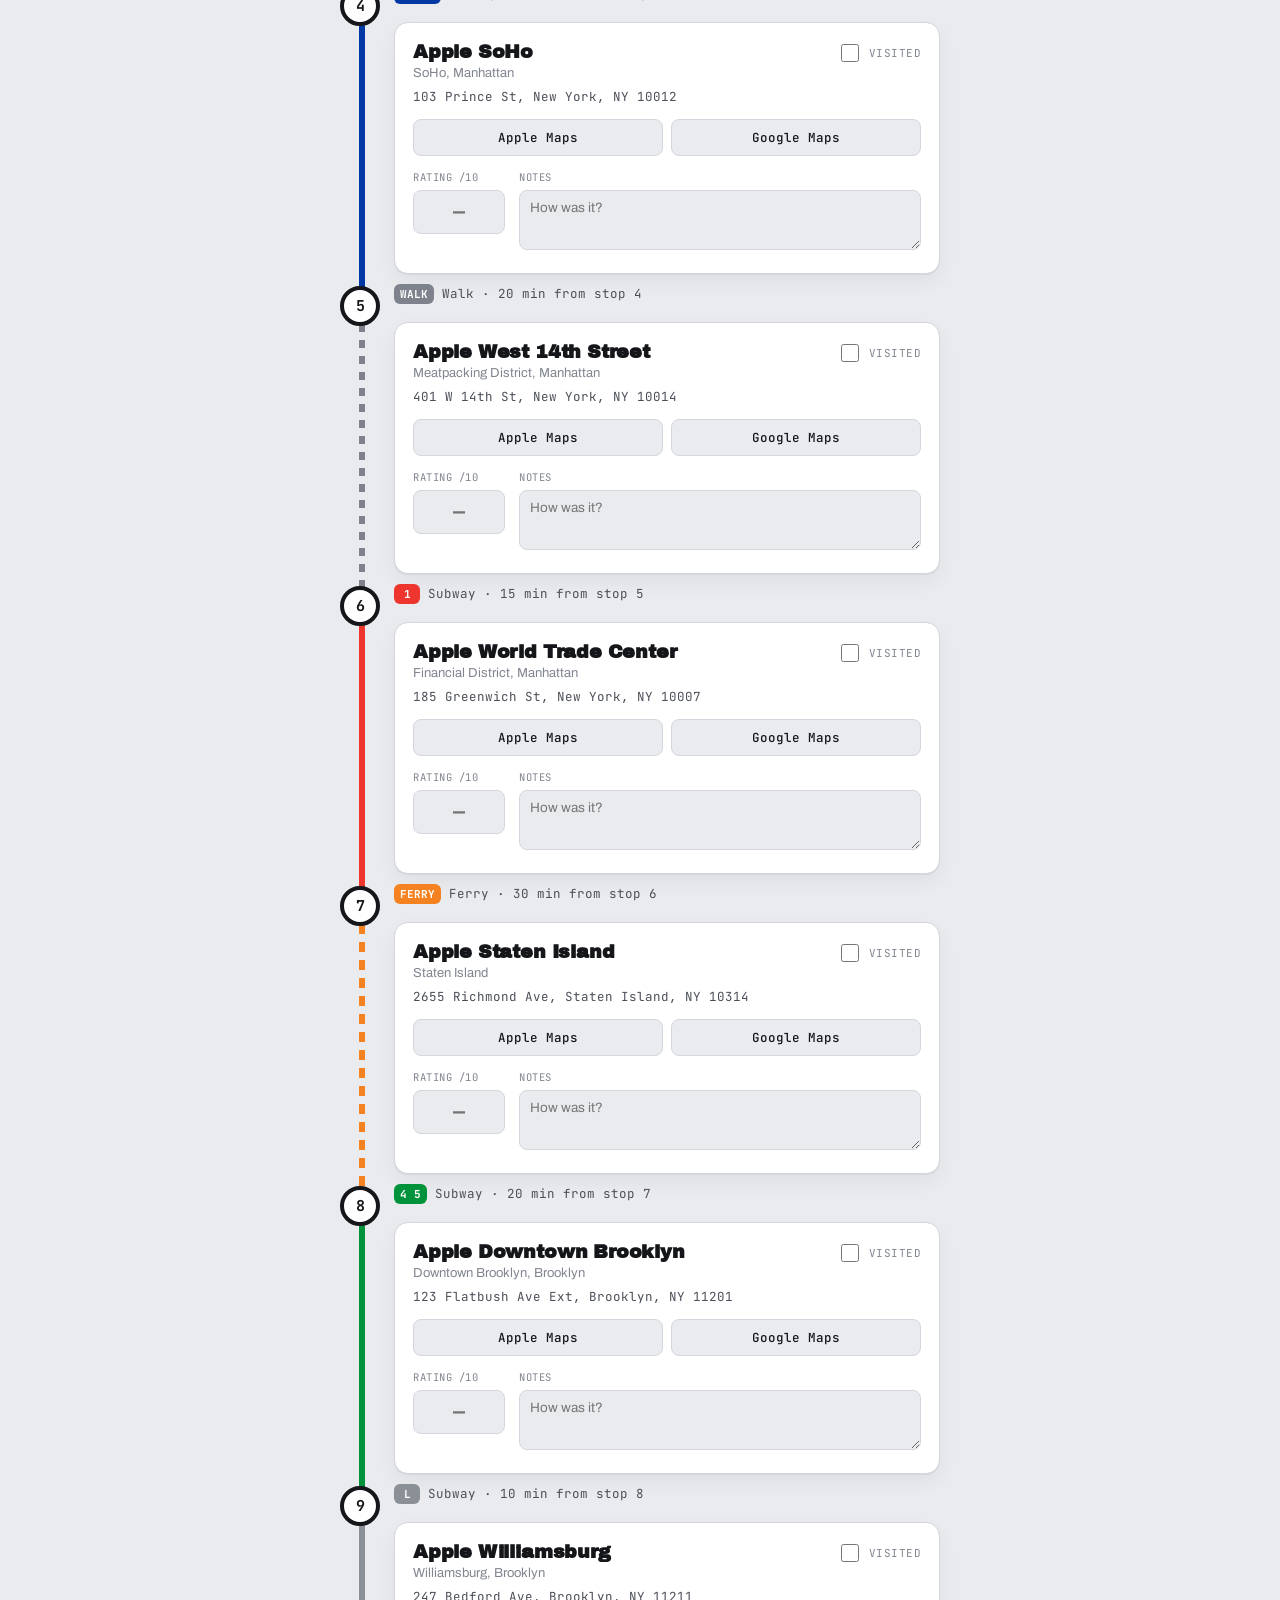
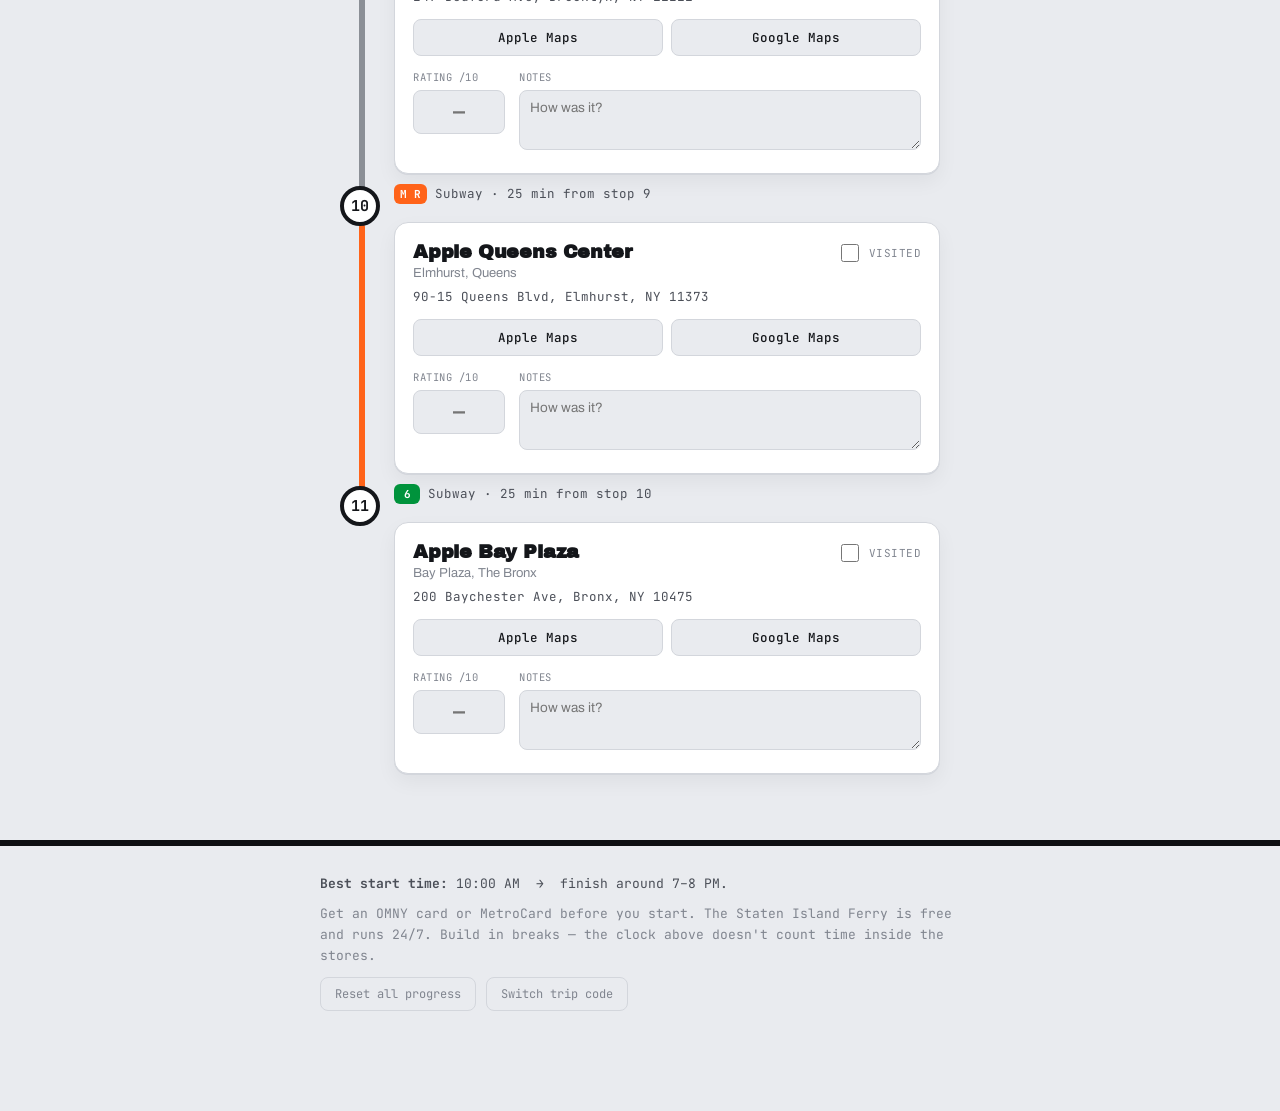
==== commit dfe24d38: "Add files via upload" ====
--- a/index.html
+++ b/index.html
@@ -3,14 +3,26 @@
 <head>
 <meta charset="UTF-8">
 <meta name="viewport" content="width=device-width, initial-scale=1.0">
-<title>All 11 — Apple Stores NYC, No Car</title>
+<title>Apple Stores — NYC, No Car</title>
 <meta name="description" content="A walking, subway, and ferry route to every Apple Store in New York City.">
 <link rel="preconnect" href="https://fonts.googleapis.com">
 <link rel="preconnect" href="https://fonts.gstatic.com" crossorigin>
 <link href="https://fonts.googleapis.com/css2?family=Archivo+Black&family=Archivo:wght@500;600;700&family=JetBrains+Mono:wght@400;500;700&display=swap" rel="stylesheet">
 <link rel="stylesheet" href="style.css">
+<link rel="apple-touch-icon" href="apple-touch-icon.png">
+<link rel="icon" type="image/png" sizes="32x32" href="favicon-32.png">
+<link rel="icon" type="image/png" sizes="16x16" href="favicon-16.png">
+<link rel="manifest" href="manifest.json">
+<meta name="apple-mobile-web-app-capable" content="yes">
+<meta name="apple-mobile-web-app-status-bar-style" content="black-translucent">
+<meta name="apple-mobile-web-app-title" content="Apple Stores">
+<meta name="theme-color" content="#0d0e11">
 </head>
 <body>
+
+<div class="side-progress" id="side-progress">
+  <div class="side-progress-fill" id="side-progress-fill"></div>
+</div>
 
 <div id="gate" class="gate">
   <div class="gate-card">
@@ -29,7 +41,7 @@
   <button id="theme-toggle" class="theme-toggle" aria-label="Toggle dark mode">☾</button>
   <div class="masthead-inner">
     <p class="eyebrow">Manhattan · Brooklyn · Queens · The Bronx · Staten Island</p>
-    <h1>ALL&nbsp;11</h1>
+    <h1>APPLE STORES</h1>
     <p class="subhead">Every Apple Store in New York City, one continuous trip — no car, ever.</p>
   </div>
 </header>
@@ -81,6 +93,8 @@
   </div>
 </footer>
 
+<div id="photo-toast" class="toast">📸 Don't forget to take a photo!</div>
+
 <button id="next-stop-btn" class="next-stop-fab"></button>
 
 <script type="module" src="script.js"></script>
--- a/style.css
+++ b/style.css
@@ -534,3 +534,49 @@
   margin: 6px 0 8px;
   min-height: 14px;
 }
+
+/* ---------- Side progress bar ---------- */
+.side-progress{
+  position: fixed;
+  left: 0;
+  top: 0;
+  bottom: 0;
+  width: 5px;
+  background: var(--hairline);
+  z-index: 5;
+}
+.side-progress-fill{
+  position: absolute;
+  left: 0;
+  top: 0;
+  width: 100%;
+  height: 0%;
+  background: var(--line456);
+  transition: height .35s ease;
+}
+
+/* ---------- Photo reminder toast ---------- */
+.toast{
+  position: fixed;
+  left: 50%;
+  bottom: 84px;
+  transform: translateX(-50%) translateY(8px);
+  z-index: 11;
+  background: var(--card);
+  color: var(--ink);
+  border: 1px solid var(--hairline);
+  border-radius: 999px;
+  padding: 10px 18px;
+  font-family: var(--font-mono);
+  font-size: 13px;
+  font-weight: 600;
+  box-shadow: 0 10px 28px rgba(0,0,0,.18);
+  opacity: 0;
+  pointer-events: none;
+  transition: opacity .25s ease, transform .25s ease;
+  white-space: nowrap;
+}
+.toast.is-visible{
+  opacity: 1;
+  transform: translateX(-50%) translateY(0);
+}
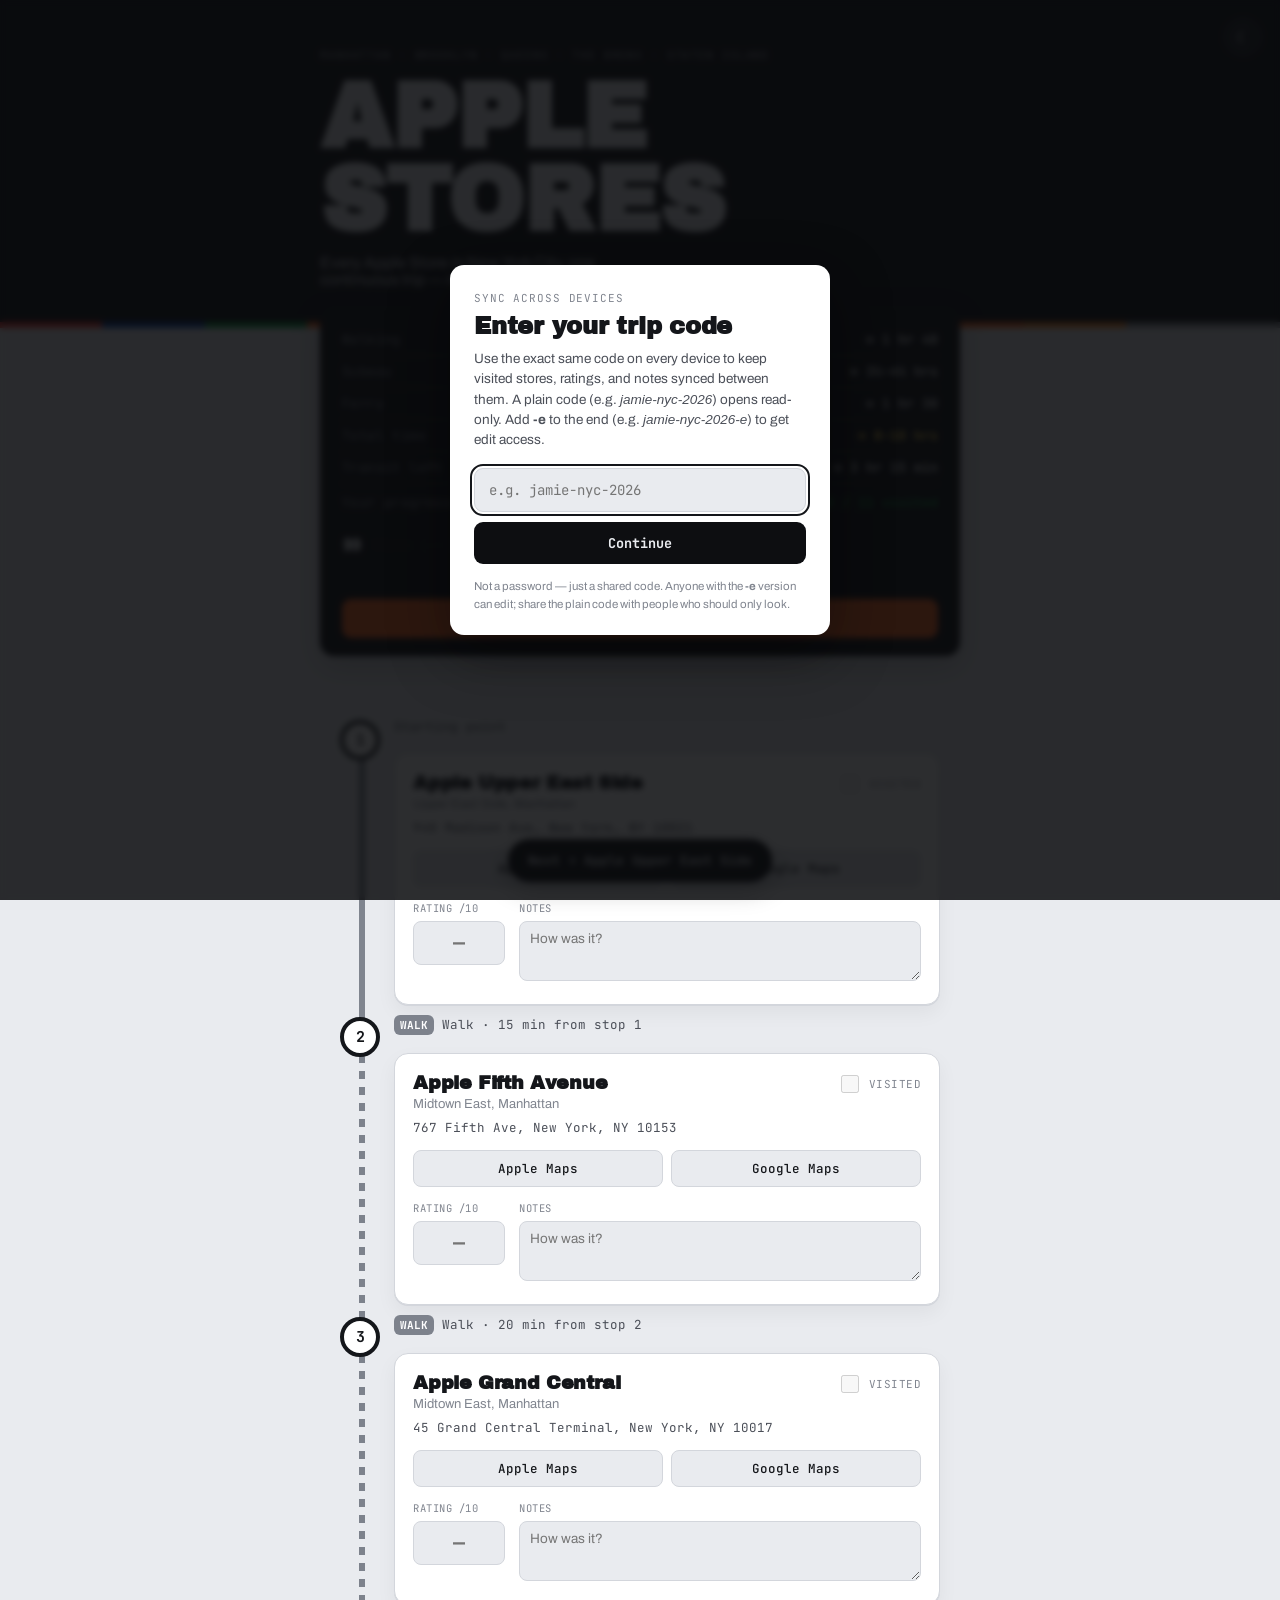
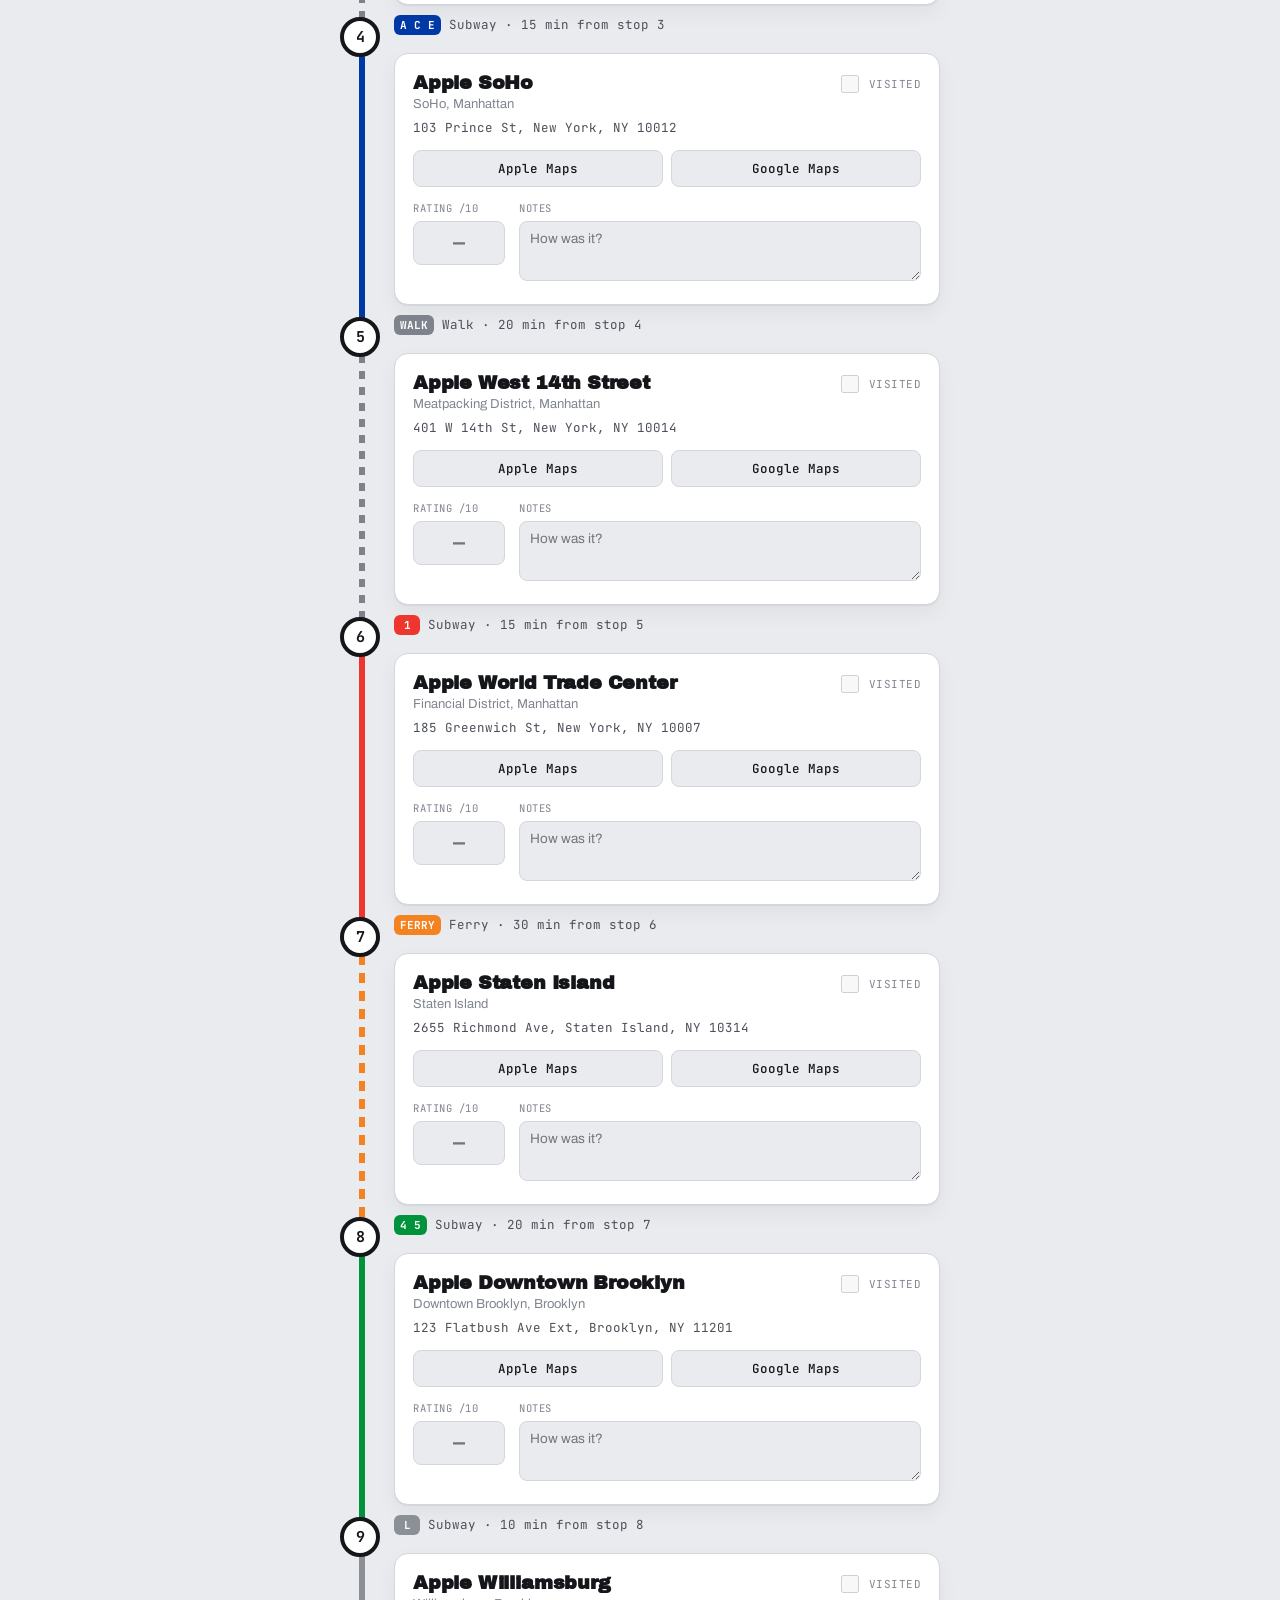
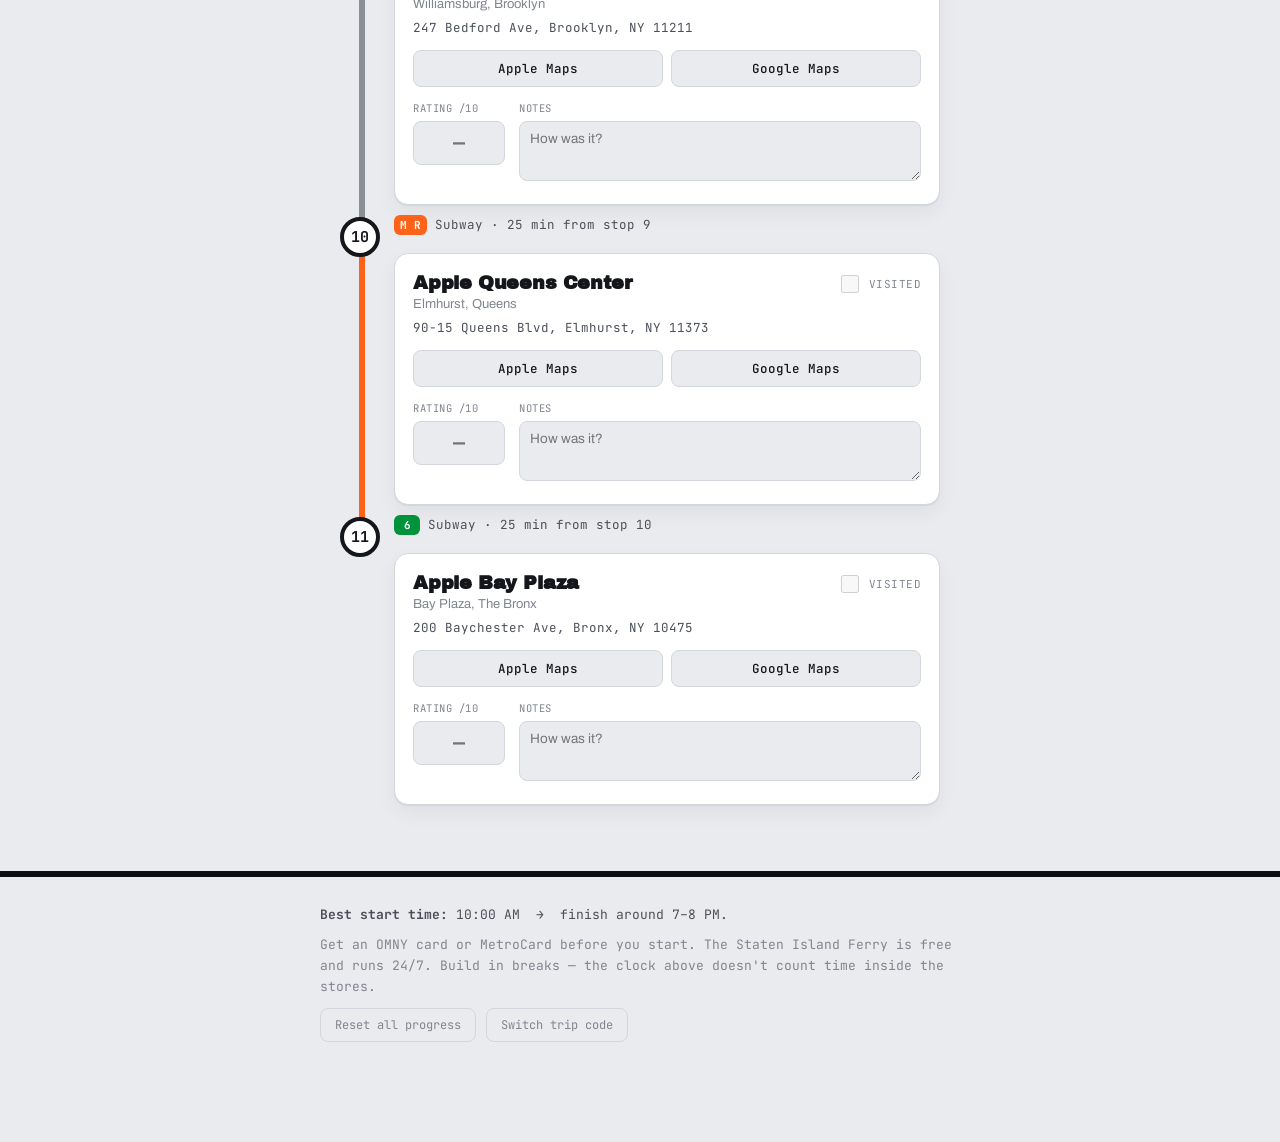
==== commit 2f426372: "Add files via upload" ====
--- a/index.html
+++ b/index.html
@@ -20,20 +20,16 @@
 </head>
 <body>
 
-<div class="side-progress" id="side-progress">
-  <div class="side-progress-fill" id="side-progress-fill"></div>
-</div>
-
 <div id="gate" class="gate">
   <div class="gate-card">
     <p class="eyebrow">Sync across devices</p>
     <h2>Enter your trip code</h2>
-    <p class="gate-copy">Use the exact same code on every device to keep visited stores, ratings, and notes synced between them.</p>
+    <p class="gate-copy">Use the exact same code on every device to keep visited stores, ratings, and notes synced between them. A plain code (e.g. <em>jamie-nyc-2026</em>) opens read-only. Add <strong>-e</strong> to the end (e.g. <em>jamie-nyc-2026-e</em>) to get edit access.</p>
     <form id="gate-form">
       <input id="gate-input" class="gate-input" type="text" placeholder="e.g. jamie-nyc-2026" autocomplete="off" autocapitalize="off" spellcheck="false" />
       <button type="submit" class="gate-submit">Continue</button>
     </form>
-    <p class="gate-note">Not a password — just a shared code. Anyone who has it can see or edit this trip's progress.</p>
+    <p class="gate-note">Not a password — just a shared code. Anyone with the <strong>-e</strong> version can edit; share the plain code with people who should only look.</p>
   </div>
 </div>
 
@@ -71,10 +67,8 @@
     <span class="board-label">Your progress</span>
     <span class="board-value" id="progress-value">0 / 11 visited</span>
   </div>
+  <p class="mode-badge" id="mode-badge"></p>
   <p class="sync-status" id="sync-status"></p>
-  <div class="progress-track">
-    <div class="progress-fill" id="progress-fill" style="width: 0%"></div>
-  </div>
   <a class="full-route-btn" id="full-route-link" href="#" target="_blank" rel="noopener">Open full route in Google Maps ↗</a>
 </div>
 
